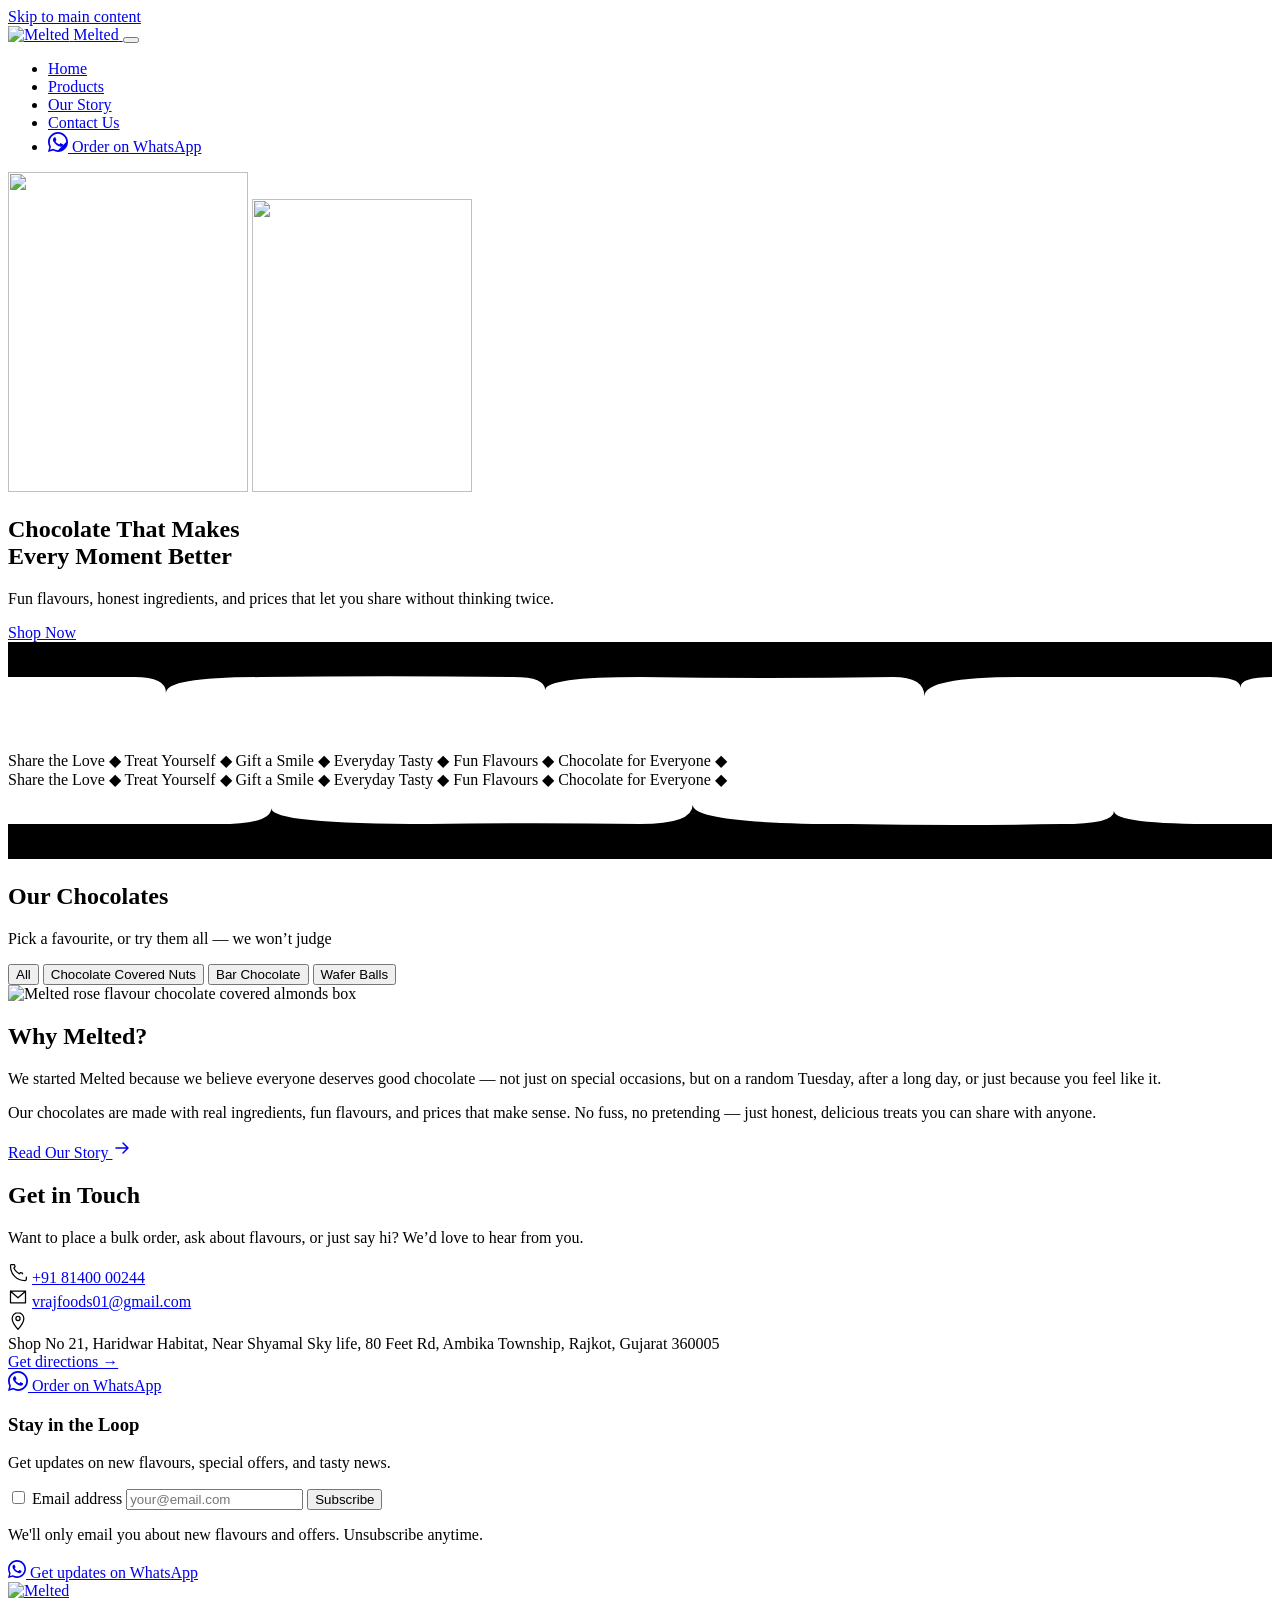
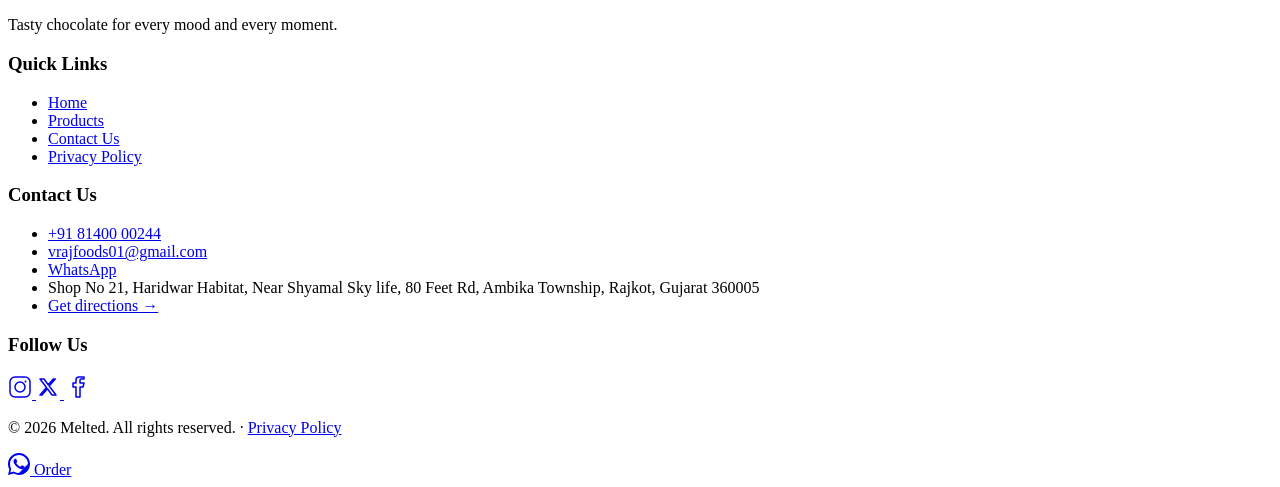
==== index.html @ 8179614d "Add files via upload" ====
<!DOCTYPE html>
<html lang="en">

<head>
  <meta charset="UTF-8">
  <meta name="viewport" content="width=device-width, initial-scale=1.0">
  <title>Melted — Chocolate That Makes You Smile</title>
  <meta name="description"
    content="Melted — Fun, tasty chocolates for sharing, gifting, snacking, and treating yourself. Chocolate covered nuts, bars, and wafer balls at great prices.">
  <meta name="theme-color" content="#2B1810">
  <link rel="canonical" href="https://melted-chocolates.netlify.app/">

  <!-- Open Graph / Facebook -->
  <meta property="og:type" content="website">
  <meta property="og:site_name" content="Melted">
  <meta property="og:url" content="https://melted-chocolates.netlify.app/">
  <meta property="og:title" content="Melted — Chocolate That Makes You Smile">
  <meta property="og:description"
    content="Melted — Fun, tasty chocolates for sharing, gifting, snacking, and treating yourself. Chocolate covered nuts, bars, and wafer balls at great prices.">
  <meta property="og:image" content="https://melted-chocolates.netlify.app/images/products/almonds-chocolate.jpg">

  <!-- Twitter Card -->
  <meta name="twitter:card" content="summary_large_image">
  <meta name="twitter:title" content="Melted — Chocolate That Makes You Smile">
  <meta name="twitter:description"
    content="Melted — Fun, tasty chocolates for sharing, gifting, snacking, and treating yourself. Chocolate covered nuts, bars, and wafer balls at great prices.">
  <meta name="twitter:image" content="https://melted-chocolates.netlify.app/images/products/almonds-chocolate.jpg">

  <!-- Favicon -->
  <link rel="icon" href="favicon.ico" sizes="48x48">
  <link rel="icon" type="image/png" sizes="32x32" href="images/favicon-32.png">
  <link rel="icon" type="image/png" sizes="192x192" href="images/favicon-192.png">
  <link rel="apple-touch-icon" href="images/apple-touch-icon.png">

  <!-- Preload Logo -->
  <link rel="preload" as="image" href="images/logo-nav.webp" type="image/webp">

  <!-- Google Fonts -->
  <link rel="preconnect" href="https://fonts.googleapis.com">
  <link rel="preconnect" href="https://fonts.gstatic.com" crossorigin>
  <link
    href="https://fonts.googleapis.com/css2?family=Playfair+Display:ital,wght@0,400;0,700;1,400;1,700&family=Inter:wght@300;400;500;600&display=swap"
    rel="stylesheet">

  <!-- Stylesheet -->
  <link rel="stylesheet" href="css/style.css">
</head>

<body>

  <!-- Skip-to-content for keyboard / screen-reader users -->
  <a href="#main-content" class="skip-link">Skip to main content</a>

  <!-- ============================================================
       NAVIGATION
       ============================================================ -->
  <header class="site-header" id="site-header">
    <nav class="nav" aria-label="Primary navigation">
      <a href="index.html" class="nav__logo" aria-label="Melted — Home">
        <picture>
          <source srcset="images/logo-nav.webp" type="image/webp">
          <img src="images/logo-nav.png" alt="Melted" class="nav__logo-img" width="480" height="130"
            fetchpriority="high" decoding="async">
        </picture>
        <span class="nav__logo-text">Melted</span>
      </a>

      <button class="nav__hamburger" id="nav-toggle" type="button" aria-label="Toggle navigation menu"
        aria-expanded="false" aria-controls="nav-menu">
        <span class="nav__hamburger-line"></span>
        <span class="nav__hamburger-line"></span>
        <span class="nav__hamburger-line"></span>
      </button>

      <ul class="nav__menu" id="nav-menu" role="list">
        <li><a href="#hero" class="nav__link">Home</a></li>
        <li><a href="products.html" class="nav__link">Products</a></li>
        <li><a href="#story" class="nav__link">Our Story</a></li>
        <li><a href="contact.html" class="nav__link">Contact Us</a></li>
        <li class="nav__menu-cta">
          <a href="https://wa.me/918140000244?text=Hi!%20I'd%20like%20to%20place%20an%20order." target="_blank"
            rel="noopener noreferrer" class="btn btn--whatsapp nav__whatsapp-btn">
            <svg width="20" height="20" viewBox="0 0 24 24" fill="currentColor" aria-hidden="true">
              <path
                d="M17.472 14.382c-.297-.149-1.758-.867-2.03-.967-.273-.099-.471-.148-.67.15-.197.297-.767.966-.94 1.164-.173.199-.347.223-.644.075-.297-.15-1.255-.463-2.39-1.475-.883-.788-1.48-1.761-1.653-2.059-.173-.297-.018-.458.13-.606.134-.133.298-.347.446-.52.149-.174.198-.298.298-.497.099-.198.05-.371-.025-.52-.075-.149-.669-1.612-.916-2.207-.242-.579-.487-.5-.669-.51-.173-.008-.371-.01-.57-.01-.198 0-.52.074-.792.372-.272.297-1.04 1.016-1.04 2.479 0 1.462 1.065 2.875 1.213 3.074.149.198 2.096 3.2 5.077 4.487.709.306 1.262.489 1.694.625.712.227 1.36.195 1.871.118.571-.085 1.758-.719 2.006-1.413.248-.694.248-1.289.173-1.413-.074-.124-.272-.198-.57-.347z" />
              <path
                d="M12 0C5.373 0 0 5.373 0 12c0 2.127.555 4.126 1.527 5.86L0 24l6.335-1.652A11.943 11.943 0 0012 24c6.627 0 12-5.373 12-12S18.627 0 12 0zm0 21.818c-1.91 0-3.727-.5-5.33-1.377l-.38-.222-3.76.98.998-3.648-.248-.394A9.81 9.81 0 012.182 12c0-5.415 4.403-9.818 9.818-9.818S21.818 6.585 21.818 12 21.818z" />
            </svg>
            Order on WhatsApp
          </a>
        </li>
      </ul>
    </nav>
  </header>

  <!-- ============================================================
       MAIN CONTENT
       ============================================================ -->
  <main id="main-content">

    <!-- ======================== HERO ======================== -->
    <section class="hero" id="hero">
      <div class="hero__bg" aria-hidden="true"></div>
      <div class="hero__gloss" aria-hidden="true"></div>

      <!-- Decorative product photos (hidden on mobile) -->
      <img src="images/products/almonds-chocolate.jpg" alt="" aria-hidden="true"
        class="hero__product-img hero__product-img--left" width="240" height="320" loading="eager" decoding="async">
      <img src="images/products/bar-65g-mix-nuts.jpg" alt="" aria-hidden="true"
        class="hero__product-img hero__product-img--right" width="220" height="293" loading="eager" decoding="async">

      <div class="hero__content container">
        <h1 class="hero__headline reveal">
          Chocolate That Makes<br>Every Moment Better
        </h1>
        <p class="hero__tagline reveal">
          Fun flavours, honest ingredients, and prices that let you
          share without thinking twice.
        </p>
        <a href="#products" class="btn btn--gold reveal">Shop Now</a>
      </div>

      <!-- Drip-shaped SVG divider into marquee -->
      <div class="drip-divider drip-divider--hero" aria-hidden="true">
        <svg viewBox="0 0 1440 120" preserveAspectRatio="none" xmlns="http://www.w3.org/2000/svg">
          <path d="M0,0 L0,40 Q72,40 144,40 Q180,40 180,58 Q180,90 180,58
                   Q180,40 288,40 Q432,38 576,40 Q612,40 612,55 Q612,80 612,55
                   Q612,40 720,40 Q864,42 1008,40 Q1044,40 1044,62 Q1044,100 1044,62
                   Q1044,40 1152,40 Q1296,40 1368,40 Q1404,40 1404,52 Q1404,72 1404,52
                   Q1404,40 1440,40 L1440,0 Z" />
        </svg>
      </div>
    </section>

    <!-- ======================== MARQUEE ======================== -->
    <section class="marquee" aria-label="Brand highlights">
      <div class="marquee__track">
        <div class="marquee__content">
          <span>Share the Love</span>
          <span class="marquee__dot" aria-hidden="true">&#9670;</span>
          <span>Treat Yourself</span>
          <span class="marquee__dot" aria-hidden="true">&#9670;</span>
          <span>Gift a Smile</span>
          <span class="marquee__dot" aria-hidden="true">&#9670;</span>
          <span>Everyday Tasty</span>
          <span class="marquee__dot" aria-hidden="true">&#9670;</span>
          <span>Fun Flavours</span>
          <span class="marquee__dot" aria-hidden="true">&#9670;</span>
          <span>Chocolate for Everyone</span>
          <span class="marquee__dot" aria-hidden="true">&#9670;</span>
        </div>
        <!-- Duplicate for seamless infinite loop -->
        <div class="marquee__content" aria-hidden="true">
          <span>Share the Love</span>
          <span class="marquee__dot">&#9670;</span>
          <span>Treat Yourself</span>
          <span class="marquee__dot">&#9670;</span>
          <span>Gift a Smile</span>
          <span class="marquee__dot">&#9670;</span>
          <span>Everyday Tasty</span>
          <span class="marquee__dot">&#9670;</span>
          <span>Fun Flavours</span>
          <span class="marquee__dot">&#9670;</span>
          <span>Chocolate for Everyone</span>
          <span class="marquee__dot">&#9670;</span>
        </div>
      </div>
    </section>

    <!-- ======================== FEATURED PRODUCTS ======================== -->
    <section class="products" id="products">

      <!-- Drip divider above products -->
      <div class="drip-divider drip-divider--products" aria-hidden="true">
        <svg viewBox="0 0 1440 80" preserveAspectRatio="none" xmlns="http://www.w3.org/2000/svg">
          <path d="M0,80 L0,40 Q120,40 240,40 Q300,40 300,22 Q300,0 300,22
                   Q300,40 480,40 Q600,38 720,40 Q780,40 780,18 Q780,0 780,18
                   Q780,40 960,40 Q1080,42 1200,40 Q1260,40 1260,25 Q1260,0 1260,25
                   Q1260,40 1380,40 Q1410,40 1440,40 L1440,80 Z" />
        </svg>
      </div>

      <div class="container">
        <div class="section-header reveal">
          <h2 class="section-title">Our Chocolates</h2>
          <p class="section-subtitle">Pick a favourite, or try them all &mdash; we won&rsquo;t judge</p>
        </div>

        <!-- Filter tabs -->
        <div class="filter-tabs reveal" role="tablist" aria-label="Filter products by category">
          <button class="filter-tab filter-tab--active" role="tab" aria-selected="true" data-category="all">All</button>
          <button class="filter-tab" role="tab" aria-selected="false" data-category="nuts">Chocolate Covered
            Nuts</button>
          <button class="filter-tab" role="tab" aria-selected="false" data-category="bars">Bar Chocolate</button>
          <button class="filter-tab" role="tab" aria-selected="false" data-category="wafer-balls">Wafer Balls</button>
        </div>

        <!-- Product cards rendered by JS from js/products.js -->
        <div class="products__grid" id="products-grid" aria-live="polite"></div>
      </div>
    </section>

    <!-- ======================== BRAND STORY ======================== -->
    <section class="story" id="story">
      <div class="container">
        <div class="story__grid">

          <div class="story__image-wrap reveal">
            <img src="images/products/almonds-rose.jpg" alt="Melted rose flavour chocolate covered almonds box"
              class="story__image" width="400" height="533" loading="lazy" decoding="async">
          </div>

          <div class="story__content reveal">
            <h2 class="section-title">Why Melted?</h2>
            <p class="story__text">
              We started Melted because we believe everyone deserves
              good chocolate &mdash; not just on special occasions, but
              on a random Tuesday, after a long day, or just because
              you feel like it.
            </p>
            <p class="story__text story__text--secondary">
              Our chocolates are made with real ingredients, fun
              flavours, and prices that make sense. No fuss, no
              pretending &mdash; just honest, delicious treats you
              can share with anyone.
            </p>
            <a href="#" class="story__link">
              Read Our Story
              <svg width="20" height="20" viewBox="0 0 20 20" fill="none" aria-hidden="true">
                <path d="M4 10H16M16 10L11 5M16 10L11 15" stroke="currentColor" stroke-width="1.5"
                  stroke-linecap="round" stroke-linejoin="round" />
              </svg>
            </a>
          </div>

        </div>
      </div>
    </section>

    <!-- ======================== CONTACT + NEWSLETTER ======================== -->
    <section class="contact" id="contact">
      <div class="container">
        <div class="contact__inner reveal">
          <h2 class="section-title">Get in Touch</h2>
          <p class="contact__text">
            Want to place a bulk order, ask about flavours, or just say hi?
            We&rsquo;d love to hear from you.
          </p>

          <div class="contact__details">
            <div class="contact__item">
              <svg class="contact__icon" width="20" height="20" viewBox="0 0 24 24" fill="none" aria-hidden="true">
                <path
                  d="M22 16.92V19.92C22 20.48 21.56 20.93 21 20.97C20.64 21 20.29 21 20 21C10.61 21 3 13.39 3 4C3 3.71 3 3.36 3.03 3C3.07 2.44 3.52 2 4.08 2H7.08C7.56 2 7.97 2.34 8.05 2.81C8.14 3.38 8.3 3.93 8.52 4.46L7.02 5.97C8.27 8.81 10.55 11.27 13.54 12.98L15.05 11.47C15.58 11.69 16.13 11.86 16.7 11.95C17.16 12.03 17.5 12.44 17.5 12.92"
                  stroke="currentColor" stroke-width="1.5" stroke-linecap="round" stroke-linejoin="round" />
              </svg>
              <a href="tel:+918140000244">+91 81400 00244</a>
            </div>
            <div class="contact__item">
              <svg class="contact__icon" width="20" height="20" viewBox="0 0 24 24" fill="none" aria-hidden="true">
                <path d="M21 5L12 13L3 5M3 5V19H21V5Z" stroke="currentColor" stroke-width="1.5" stroke-linecap="round"
                  stroke-linejoin="round" />
              </svg>
              <a href="mailto:vrajfoods01@gmail.com">vrajfoods01@gmail.com</a>
            </div>
            <div class="contact__item">
              <svg class="contact__icon" width="20" height="20" viewBox="0 0 24 24" fill="none" aria-hidden="true">
                <path
                  d="M12 2C8.13 2 5 5.13 5 9C5 14.25 12 22 12 22C12 22 19 14.25 19 9C19 5.13 15.87 2 12 2ZM12 11.5C10.62 11.5 9.5 10.38 9.5 9C9.5 7.62 10.62 6.5 12 6.5C13.38 6.5 14.5 7.62 14.5 9C14.5 10.38 13.38 11.5 12 11.5Z"
                  stroke="currentColor" stroke-width="1.5" stroke-linecap="round" stroke-linejoin="round" />
              </svg>
              <div>
                <span>Shop No 21, Haridwar Habitat, Near Shyamal Sky life, 80 Feet Rd, Ambika Township, Rajkot, Gujarat
                  360005</span>
                <br>
                <a href="https://maps.app.goo.gl/YGpKH35N9MbniUks7" target="_blank" rel="noopener noreferrer"
                  class="footer__directions">Get directions &rarr;</a>
              </div>
            </div>
          </div>

          <!-- WhatsApp order button -->
          <a href="https://wa.me/918140000244?text=Hi!%20I'd%20like%20to%20place%20an%20order." target="_blank"
            rel="noopener noreferrer" class="btn btn--whatsapp">
            <svg width="20" height="20" viewBox="0 0 24 24" fill="currentColor" aria-hidden="true">
              <path
                d="M17.472 14.382c-.297-.149-1.758-.867-2.03-.967-.273-.099-.471-.148-.67.15-.197.297-.767.966-.94 1.164-.173.199-.347.223-.644.075-.297-.15-1.255-.463-2.39-1.475-.883-.788-1.48-1.761-1.653-2.059-.173-.297-.018-.458.13-.606.134-.133.298-.347.446-.52.149-.174.198-.298.298-.497.099-.198.05-.371-.025-.52-.075-.149-.669-1.612-.916-2.207-.242-.579-.487-.5-.669-.51-.173-.008-.371-.01-.57-.01-.198 0-.52.074-.792.372-.272.297-1.04 1.016-1.04 2.479 0 1.462 1.065 2.875 1.213 3.074.149.198 2.096 3.2 5.077 4.487.709.306 1.262.489 1.694.625.712.227 1.36.195 1.871.118.571-.085 1.758-.719 2.006-1.413.248-.694.248-1.289.173-1.413-.074-.124-.272-.198-.57-.347z" />
              <path
                d="M12 0C5.373 0 0 5.373 0 12c0 2.127.555 4.126 1.527 5.86L0 24l6.335-1.652A11.943 11.943 0 0012 24c6.627 0 12-5.373 12-12S18.627 0 12 0zm0 21.818c-1.91 0-3.727-.5-5.33-1.377l-.38-.222-3.76.98.998-3.648-.248-.394A9.81 9.81 0 012.182 12c0-5.415 4.403-9.818 9.818-9.818S21.818 6.585 21.818 12 17.415 21.818 12 21.818z" />
            </svg>
            Order on WhatsApp
          </a>
        </div>

        <!-- Newsletter sub-section -->
        <div class="newsletter__inner reveal">
          <h3 class="newsletter__heading">Stay in the Loop</h3>
          <p class="newsletter__text">
            Get updates on new flavours, special offers, and tasty news.
          </p>
          <form class="newsletter__form" id="newsletter-form" novalidate>
            <!-- Honeypot field for bot protection (hidden via CSS class) -->
            <input type="checkbox" name="botcheck" class="newsletter__honeypot" tabindex="-1" autocomplete="off">
            <label for="newsletter-email" class="visually-hidden">Email address</label>
            <input type="email" id="newsletter-email" name="email" class="newsletter__input"
              placeholder="your@email.com" required autocomplete="email" aria-describedby="newsletter-status">
            <button type="submit" class="btn btn--gold">Subscribe</button>
          </form>
          <p class="newsletter__privacy-note">
            We'll only email you about new flavours and offers. Unsubscribe anytime.
          </p>
          <p class="newsletter__status" id="newsletter-status" role="status" aria-live="polite"></p>

          <div class="newsletter__secondary">
            <a href="https://wa.me/918140000244" target="_blank" rel="noopener noreferrer"
              class="btn btn--whatsapp btn--sm">
              <svg width="18" height="18" viewBox="0 0 24 24" fill="currentColor" aria-hidden="true">
                <path
                  d="M17.472 14.382c-.297-.149-1.758-.867-2.03-.967-.273-.099-.471-.148-.67.15-.197.297-.767.966-.94 1.164-.173.199-.347.223-.644.075-.297-.15-1.255-.463-2.39-1.475-.883-.788-1.48-1.761-1.653-2.059-.173-.297-.018-.458.13-.606.134-.133.298-.347.446-.52.149-.174.198-.298.298-.497.099-.198.05-.371-.025-.52-.075-.149-.669-1.612-.916-2.207-.242-.579-.487-.5-.669-.51-.173-.008-.371-.01-.57-.01-.198 0-.52.074-.792.372-.272.297-1.04 1.016-1.04 2.479 0 1.462 1.065 2.875 1.213 3.074.149.198 2.096 3.2 5.077 4.487.709.306 1.262.489 1.694.625.712.227 1.36.195 1.871.118.571-.085 1.758-.719 2.006-1.413.248-.694.248-1.289.173-1.413-.074-.124-.272-.198-.57-.347z" />
                <path
                  d="M12 0C5.373 0 0 5.373 0 12c0 2.127.555 4.126 1.527 5.86L0 24l6.335-1.652A11.943 11.943 0 0012 24c6.627 0 12-5.373 12-12S18.627 0 12 0zm0 21.818c-1.91 0-3.727-.5-5.33-1.377l-.38-.222-3.76.98.998-3.648-.248-.394A9.81 9.81 0 012.182 12c0-5.415 4.403-9.818 9.818-9.818S21.818 6.585 21.818 12 17.415 21.818 12 21.818z" />
              </svg>
              Get updates on WhatsApp
            </a>
          </div>
        </div>
      </div>
    </section>

  </main>

  <!-- ============================================================
       FOOTER
       ============================================================ -->
  <footer class="site-footer">
    <div class="container">
      <div class="footer__grid">

        <!-- Brand -->
        <div class="footer__brand">
          <a href="index.html" class="footer__logo" aria-label="Melted — Home">
            <picture>
              <source srcset="images/logo-nav.webp" type="image/webp">
              <img src="images/logo-nav.png" alt="Melted" class="footer__logo-img" width="480" height="130"
                loading="lazy" decoding="async">
            </picture>
          </a>
          <p class="footer__tagline">
            Tasty chocolate for every mood and every moment.
          </p>
        </div>

        <!-- Quick Links -->
        <div class="footer__links">
          <h3 class="footer__heading">Quick Links</h3>
          <ul role="list">
            <li><a href="index.html">Home</a></li>
            <li><a href="products.html">Products</a></li>
            <li><a href="contact.html">Contact Us</a></li>
            <li><a href="privacy.html">Privacy Policy</a></li>
          </ul>
        </div>

        <!-- Contact Us -->
        <div class="footer__contact">
          <h3 class="footer__heading">Contact Us</h3>
          <ul role="list">
            <li><a href="tel:+918140000244">+91 81400 00244</a></li>
            <li><a href="mailto:vrajfoods01@gmail.com">vrajfoods01@gmail.com</a></li>
            <li><a href="https://wa.me/918140000244" target="_blank" rel="noopener noreferrer">WhatsApp</a></li>
            <li>Shop No 21, Haridwar Habitat, Near Shyamal Sky life, 80 Feet Rd, Ambika Township, Rajkot, Gujarat 360005
            </li>
            <li><a href="https://maps.app.goo.gl/YGpKH35N9MbniUks7" target="_blank" rel="noopener noreferrer"
                class="footer__directions">Get directions &rarr;</a></li>
          </ul>
        </div>

        <!-- Follow Us -->
        <div class="footer__social">
          <h3 class="footer__heading">Follow Us</h3>
          <div class="footer__social-icons">
            <a href="https://www.instagram.com/melted24" target="_blank" rel="noopener noreferrer"
              aria-label="Instagram">
              <svg width="24" height="24" viewBox="0 0 24 24" fill="none" xmlns="http://www.w3.org/2000/svg"
                aria-hidden="true">
                <rect x="2" y="2" width="20" height="20" rx="5" stroke="currentColor" stroke-width="1.5" />
                <circle cx="12" cy="12" r="5" stroke="currentColor" stroke-width="1.5" />
                <circle cx="17.5" cy="6.5" r="1" fill="currentColor" />
              </svg>
            </a>
            <a href="https://x.com/vraj_foods" target="_blank" rel="noopener noreferrer" aria-label="X">
              <svg width="24" height="24" viewBox="0 0 24 24" fill="none" xmlns="http://www.w3.org/2000/svg"
                aria-hidden="true">
                <path d="M4 4L10.5 12.5L4 20H6L11.5 13.8L16 20H20L13.2 11L19.3 4H17.3L12.2 9.7L8 4H4Z"
                  stroke="currentColor" stroke-width="1.5" stroke-linejoin="round" />
              </svg>
            </a>
            <a href="https://www.facebook.com/share/1JFQ9zrTHv/" target="_blank" rel="noopener noreferrer"
              aria-label="Facebook">
              <svg width="24" height="24" viewBox="0 0 24 24" fill="none" xmlns="http://www.w3.org/2000/svg"
                aria-hidden="true">
                <path
                  d="M18 2H15C13.3431 2 12 3.34315 12 5V8H9V12H12V22H16V12H19L20 8H16V5C16 4.44772 16.4477 4 17 4H20V2H18Z"
                  stroke="currentColor" stroke-width="1.5" stroke-linecap="round" stroke-linejoin="round" />
              </svg>
            </a>
          </div>
        </div>

      </div>

      <div class="footer__bottom">
        <p>&copy; 2026 Melted. All rights reserved. &middot; <a href="privacy.html" class="footer__privacy-link">Privacy
            Policy</a></p>
      </div>
    </div>
  </footer>

  <!-- Floating WhatsApp button (mobile only) -->
  <a href="https://wa.me/918140000244" target="_blank" rel="noopener noreferrer" class="floating-whatsapp"
    aria-label="Order on WhatsApp">
    <svg width="22" height="22" viewBox="0 0 24 24" fill="currentColor" aria-hidden="true">
      <path
        d="M17.472 14.382c-.297-.149-1.758-.867-2.03-.967-.273-.099-.471-.148-.67.15-.197.297-.767.966-.94 1.164-.173.199-.347.223-.644.075-.297-.15-1.255-.463-2.39-1.475-.883-.788-1.48-1.761-1.653-2.059-.173-.297-.018-.458.13-.606.134-.133.298-.347.446-.52.149-.174.198-.298.298-.497.099-.198.05-.371-.025-.52-.075-.149-.669-1.612-.916-2.207-.242-.579-.487-.5-.669-.51-.173-.008-.371-.01-.57-.01-.198 0-.52.074-.792.372-.272.297-1.04 1.016-1.04 2.479 0 1.462 1.065 2.875 1.213 3.074.149.198 2.096 3.2 5.077 4.487.709.306 1.262.489 1.694.625.712.227 1.36.195 1.871.118.571-.085 1.758-.719 2.006-1.413.248-.694.248-1.289.173-1.413-.074-.124-.272-.198-.57-.347z" />
      <path
        d="M12 0C5.373 0 0 5.373 0 12c0 2.127.555 4.126 1.527 5.86L0 24l6.335-1.652A11.943 11.943 0 0012 24c6.627 0 12-5.373 12-12S18.627 0 12 0zm0 21.818c-1.91 0-3.727-.5-5.33-1.377l-.38-.222-3.76.98.998-3.648-.248-.394A9.81 9.81 0 012.182 12c0-5.415 4.403-9.818 9.818-9.818S21.818 6.585 21.818 12 21.818z" />
    </svg>
    <span class="floating-whatsapp__label">Order</span>
  </a>

  <!-- JavaScript -->
  <script src="js/products.js"></script>
  <script src="js/main.js"></script>
  <script src="js/newsletter.js"></script>
</body>

</html>
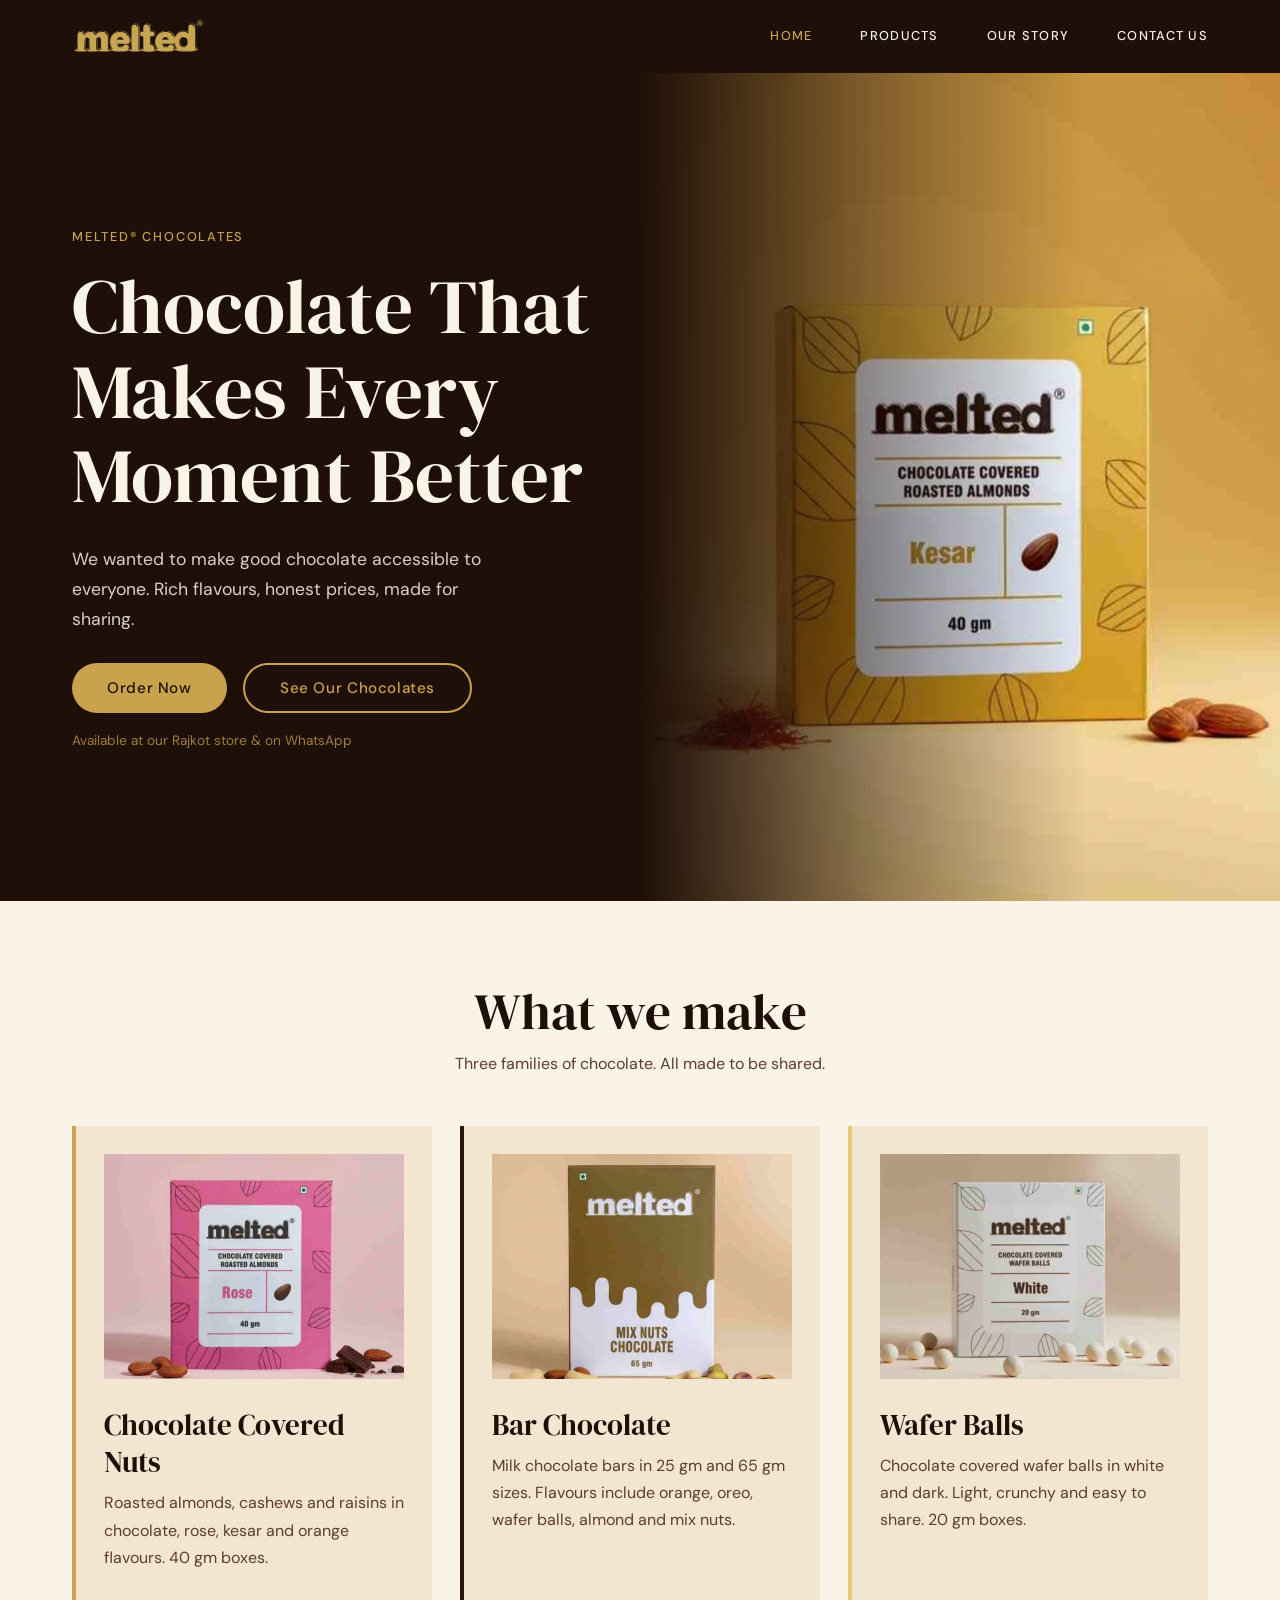
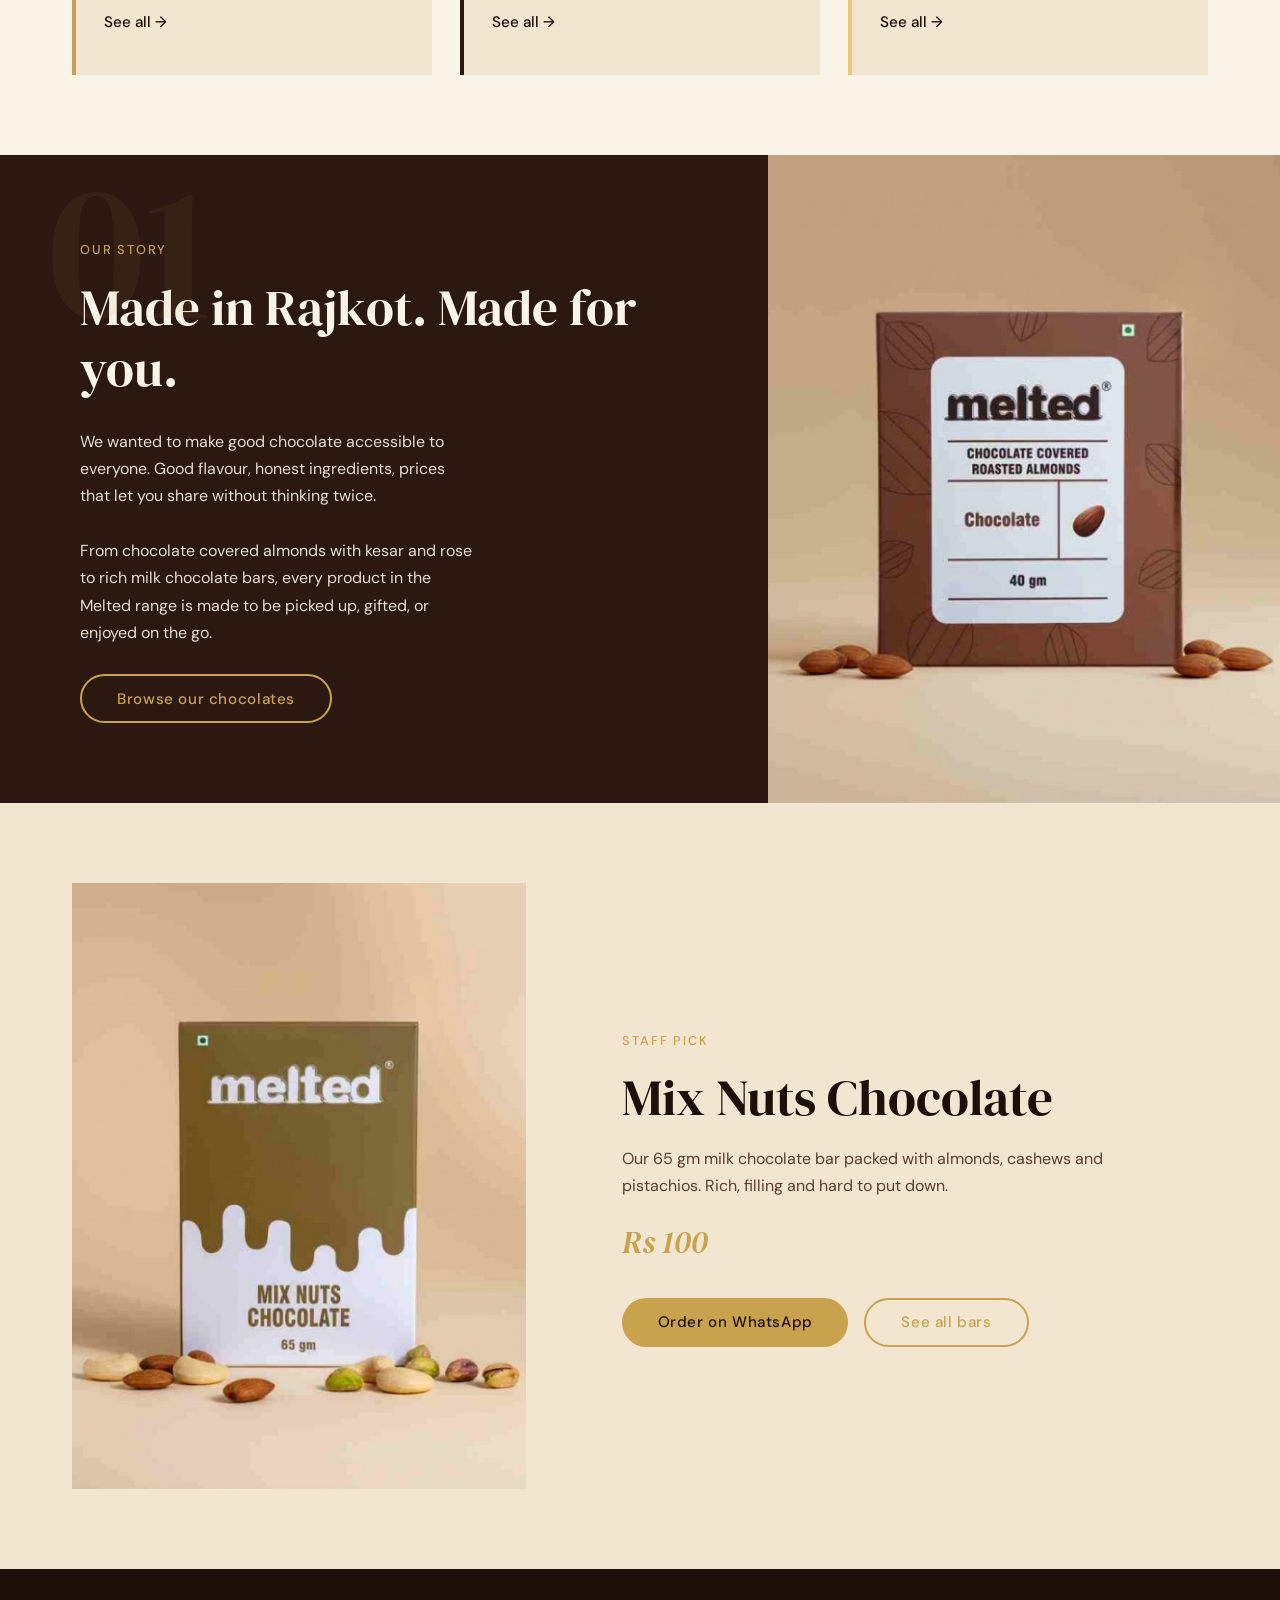
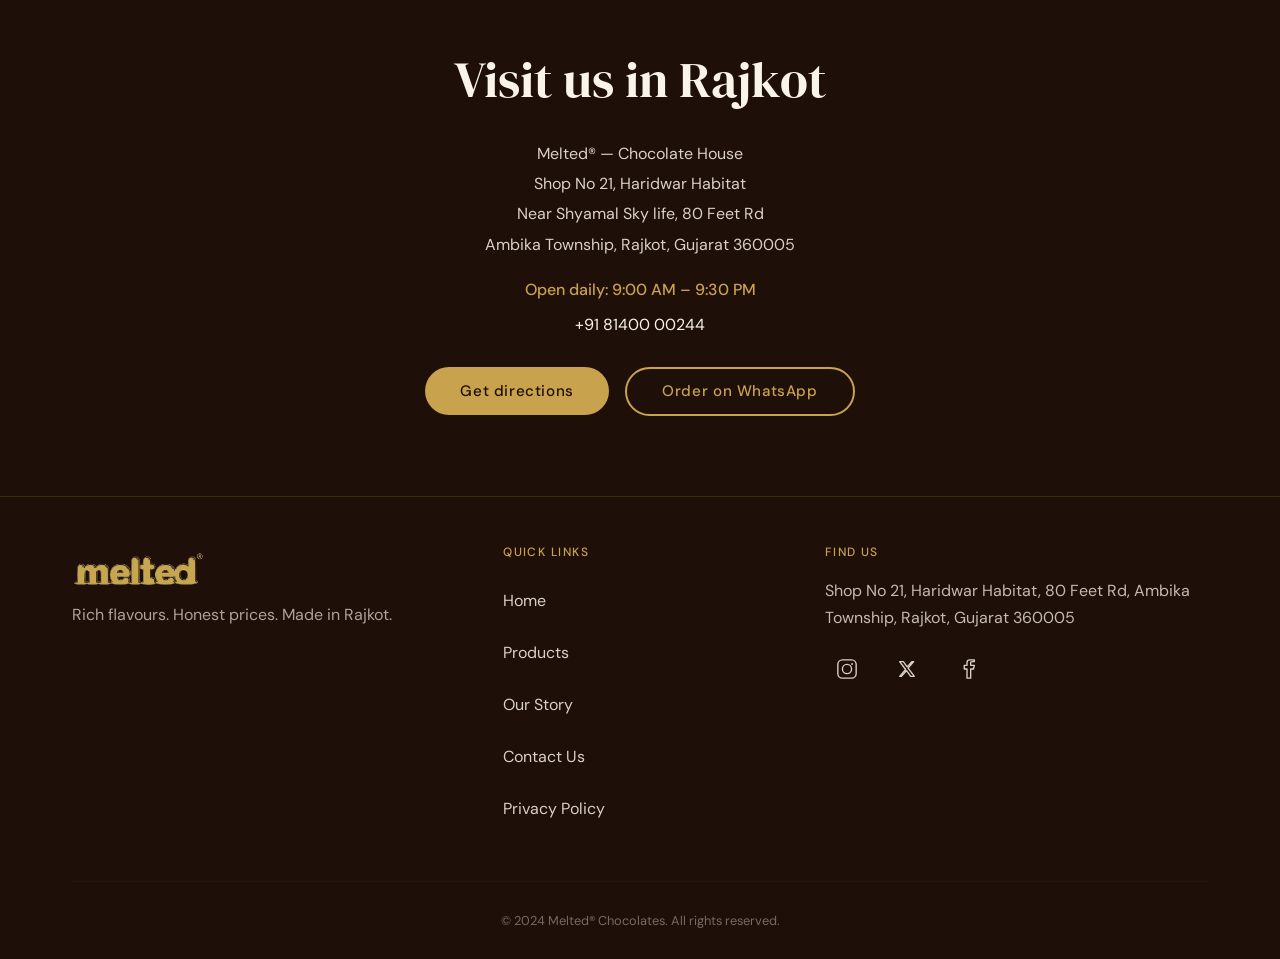
==== commit 444ce754: "Updated" ====
--- a/index.html
+++ b/index.html
@@ -4,27 +4,27 @@
 <head>
   <meta charset="UTF-8">
   <meta name="viewport" content="width=device-width, initial-scale=1.0">
-  <title>Melted — Chocolate That Makes You Smile</title>
+  <title>Melted — Chocolate That Makes Every Moment Better</title>
   <meta name="description"
-    content="Melted — Fun, tasty chocolates for sharing, gifting, snacking, and treating yourself. Chocolate covered nuts, bars, and wafer balls at great prices.">
-  <meta name="theme-color" content="#2B1810">
+    content="Melted is a chocolate brand based in Rajkot, Gujarat. Rich flavours, honest prices, made for sharing. Chocolate covered nuts, bars, and wafer balls.">
+  <meta name="theme-color" content="#1E0F08">
   <link rel="canonical" href="https://melted-chocolates.netlify.app/">
 
   <!-- Open Graph / Facebook -->
   <meta property="og:type" content="website">
   <meta property="og:site_name" content="Melted">
   <meta property="og:url" content="https://melted-chocolates.netlify.app/">
-  <meta property="og:title" content="Melted — Chocolate That Makes You Smile">
+  <meta property="og:title" content="Melted — Chocolate That Makes Every Moment Better">
   <meta property="og:description"
-    content="Melted — Fun, tasty chocolates for sharing, gifting, snacking, and treating yourself. Chocolate covered nuts, bars, and wafer balls at great prices.">
-  <meta property="og:image" content="https://melted-chocolates.netlify.app/images/products/almonds-chocolate.jpg">
+    content="Melted is a chocolate brand based in Rajkot, Gujarat. Rich flavours, honest prices, made for sharing.">
+  <meta property="og:image" content="https://melted-chocolates.netlify.app/images/products/almonds-kesar.jpg">
 
   <!-- Twitter Card -->
   <meta name="twitter:card" content="summary_large_image">
-  <meta name="twitter:title" content="Melted — Chocolate That Makes You Smile">
+  <meta name="twitter:title" content="Melted — Chocolate That Makes Every Moment Better">
   <meta name="twitter:description"
-    content="Melted — Fun, tasty chocolates for sharing, gifting, snacking, and treating yourself. Chocolate covered nuts, bars, and wafer balls at great prices.">
-  <meta name="twitter:image" content="https://melted-chocolates.netlify.app/images/products/almonds-chocolate.jpg">
+    content="Melted is a chocolate brand based in Rajkot, Gujarat. Rich flavours, honest prices, made for sharing.">
+  <meta name="twitter:image" content="https://melted-chocolates.netlify.app/images/products/almonds-kesar.jpg">
 
   <!-- Favicon -->
   <link rel="icon" href="favicon.ico" sizes="48x48">
@@ -39,7 +39,7 @@
   <link rel="preconnect" href="https://fonts.googleapis.com">
   <link rel="preconnect" href="https://fonts.gstatic.com" crossorigin>
   <link
-    href="https://fonts.googleapis.com/css2?family=Playfair+Display:ital,wght@0,400;0,700;1,400;1,700&family=Inter:wght@300;400;500;600&display=swap"
+    href="https://fonts.googleapis.com/css2?family=DM+Sans:wght@400;500&family=DM+Serif+Display:ital@0;1&display=swap"
     rel="stylesheet">
 
   <!-- Stylesheet -->
@@ -48,12 +48,8 @@
 
 <body>
 
-  <!-- Skip-to-content for keyboard / screen-reader users -->
   <a href="#main-content" class="skip-link">Skip to main content</a>
 
-  <!-- ============================================================
-       NAVIGATION
-       ============================================================ -->
   <header class="site-header" id="site-header">
     <nav class="nav" aria-label="Primary navigation">
       <a href="index.html" class="nav__logo" aria-label="Melted — Home">
@@ -65,7 +61,7 @@
         <span class="nav__logo-text">Melted</span>
       </a>
 
-      <button class="nav__hamburger" id="nav-toggle" type="button" aria-label="Toggle navigation menu"
+      <button class="nav__hamburger" id="nav-toggle" type="button" aria-label="Open navigation menu"
         aria-expanded="false" aria-controls="nav-menu">
         <span class="nav__hamburger-line"></span>
         <span class="nav__hamburger-line"></span>
@@ -73,19 +69,16 @@
       </button>
 
       <ul class="nav__menu" id="nav-menu" role="list">
-        <li><a href="#hero" class="nav__link">Home</a></li>
+        <li>
+          <button class="nav__close" id="nav-close" type="button" aria-label="Close navigation menu">&times;</button>
+        </li>
+        <li><a href="index.html" class="nav__link nav__link--active">Home</a></li>
         <li><a href="products.html" class="nav__link">Products</a></li>
-        <li><a href="#story" class="nav__link">Our Story</a></li>
+        <li><a href="#brand-story" class="nav__link">Our Story</a></li>
         <li><a href="contact.html" class="nav__link">Contact Us</a></li>
         <li class="nav__menu-cta">
           <a href="https://wa.me/918140000244?text=Hi!%20I'd%20like%20to%20place%20an%20order." target="_blank"
-            rel="noopener noreferrer" class="btn btn--whatsapp nav__whatsapp-btn">
-            <svg width="20" height="20" viewBox="0 0 24 24" fill="currentColor" aria-hidden="true">
-              <path
-                d="M17.472 14.382c-.297-.149-1.758-.867-2.03-.967-.273-.099-.471-.148-.67.15-.197.297-.767.966-.94 1.164-.173.199-.347.223-.644.075-.297-.15-1.255-.463-2.39-1.475-.883-.788-1.48-1.761-1.653-2.059-.173-.297-.018-.458.13-.606.134-.133.298-.347.446-.52.149-.174.198-.298.298-.497.099-.198.05-.371-.025-.52-.075-.149-.669-1.612-.916-2.207-.242-.579-.487-.5-.669-.51-.173-.008-.371-.01-.57-.01-.198 0-.52.074-.792.372-.272.297-1.04 1.016-1.04 2.479 0 1.462 1.065 2.875 1.213 3.074.149.198 2.096 3.2 5.077 4.487.709.306 1.262.489 1.694.625.712.227 1.36.195 1.871.118.571-.085 1.758-.719 2.006-1.413.248-.694.248-1.289.173-1.413-.074-.124-.272-.198-.57-.347z" />
-              <path
-                d="M12 0C5.373 0 0 5.373 0 12c0 2.127.555 4.126 1.527 5.86L0 24l6.335-1.652A11.943 11.943 0 0012 24c6.627 0 12-5.373 12-12S18.627 0 12 0zm0 21.818c-1.91 0-3.727-.5-5.33-1.377l-.38-.222-3.76.98.998-3.648-.248-.394A9.81 9.81 0 012.182 12c0-5.415 4.403-9.818 9.818-9.818S21.818 6.585 21.818 12 21.818z" />
-            </svg>
+            rel="noopener noreferrer" class="btn btn--whatsapp">
             Order on WhatsApp
           </a>
         </li>
@@ -93,235 +86,153 @@
     </nav>
   </header>
 
-  <!-- ============================================================
-       MAIN CONTENT
-       ============================================================ -->
   <main id="main-content">
 
-    <!-- ======================== HERO ======================== -->
-    <section class="hero" id="hero">
-      <div class="hero__bg" aria-hidden="true"></div>
-      <div class="hero__gloss" aria-hidden="true"></div>
-
-      <!-- Decorative product photos (hidden on mobile) -->
-      <img src="images/products/almonds-chocolate.jpg" alt="" aria-hidden="true"
-        class="hero__product-img hero__product-img--left" width="240" height="320" loading="eager" decoding="async">
-      <img src="images/products/bar-65g-mix-nuts.jpg" alt="" aria-hidden="true"
-        class="hero__product-img hero__product-img--right" width="220" height="293" loading="eager" decoding="async">
-
-      <div class="hero__content container">
-        <h1 class="hero__headline reveal">
-          Chocolate That Makes<br>Every Moment Better
-        </h1>
-        <p class="hero__tagline reveal">
-          Fun flavours, honest ingredients, and prices that let you
-          share without thinking twice.
+    <!-- SECTION 1 — HERO (dark: cocoa) -->
+    <section class="hero" aria-label="Hero">
+      <div class="hero__content">
+        <span class="label-tag">Melted&reg; Chocolates</span>
+        <h1 class="hero__headline">Chocolate That Makes Every Moment Better</h1>
+        <p class="hero__sub">
+          We wanted to make good chocolate accessible to everyone. Rich flavours, honest prices, made for sharing.
         </p>
-        <a href="#products" class="btn btn--gold reveal">Shop Now</a>
-      </div>
-
-      <!-- Drip-shaped SVG divider into marquee -->
-      <div class="drip-divider drip-divider--hero" aria-hidden="true">
-        <svg viewBox="0 0 1440 120" preserveAspectRatio="none" xmlns="http://www.w3.org/2000/svg">
-          <path d="M0,0 L0,40 Q72,40 144,40 Q180,40 180,58 Q180,90 180,58
-                   Q180,40 288,40 Q432,38 576,40 Q612,40 612,55 Q612,80 612,55
-                   Q612,40 720,40 Q864,42 1008,40 Q1044,40 1044,62 Q1044,100 1044,62
-                   Q1044,40 1152,40 Q1296,40 1368,40 Q1404,40 1404,52 Q1404,72 1404,52
-                   Q1404,40 1440,40 L1440,0 Z" />
-        </svg>
-      </div>
-    </section>
-
-    <!-- ======================== MARQUEE ======================== -->
-    <section class="marquee" aria-label="Brand highlights">
-      <div class="marquee__track">
-        <div class="marquee__content">
-          <span>Share the Love</span>
-          <span class="marquee__dot" aria-hidden="true">&#9670;</span>
-          <span>Treat Yourself</span>
-          <span class="marquee__dot" aria-hidden="true">&#9670;</span>
-          <span>Gift a Smile</span>
-          <span class="marquee__dot" aria-hidden="true">&#9670;</span>
-          <span>Everyday Tasty</span>
-          <span class="marquee__dot" aria-hidden="true">&#9670;</span>
-          <span>Fun Flavours</span>
-          <span class="marquee__dot" aria-hidden="true">&#9670;</span>
-          <span>Chocolate for Everyone</span>
-          <span class="marquee__dot" aria-hidden="true">&#9670;</span>
-        </div>
-        <!-- Duplicate for seamless infinite loop -->
-        <div class="marquee__content" aria-hidden="true">
-          <span>Share the Love</span>
-          <span class="marquee__dot">&#9670;</span>
-          <span>Treat Yourself</span>
-          <span class="marquee__dot">&#9670;</span>
-          <span>Gift a Smile</span>
-          <span class="marquee__dot">&#9670;</span>
-          <span>Everyday Tasty</span>
-          <span class="marquee__dot">&#9670;</span>
-          <span>Fun Flavours</span>
-          <span class="marquee__dot">&#9670;</span>
-          <span>Chocolate for Everyone</span>
-          <span class="marquee__dot">&#9670;</span>
-        </div>
-      </div>
-    </section>
-
-    <!-- ======================== FEATURED PRODUCTS ======================== -->
-    <section class="products" id="products">
-
-      <!-- Drip divider above products -->
-      <div class="drip-divider drip-divider--products" aria-hidden="true">
-        <svg viewBox="0 0 1440 80" preserveAspectRatio="none" xmlns="http://www.w3.org/2000/svg">
-          <path d="M0,80 L0,40 Q120,40 240,40 Q300,40 300,22 Q300,0 300,22
-                   Q300,40 480,40 Q600,38 720,40 Q780,40 780,18 Q780,0 780,18
-                   Q780,40 960,40 Q1080,42 1200,40 Q1260,40 1260,25 Q1260,0 1260,25
-                   Q1260,40 1380,40 Q1410,40 1440,40 L1440,80 Z" />
-        </svg>
-      </div>
-
+        <div class="hero__actions">
+          <!-- TODO: replace href="#" with the real order link later -->
+          <a href="#" class="btn btn--primary">Order Now</a>
+          <a href="products.html" class="btn btn--secondary">See Our Chocolates</a>
+        </div>
+        <p class="hero__note">Available at our Rajkot store &amp; on WhatsApp</p>
+      </div>
+
+      <div class="hero__media">
+        <img src="images/products/almonds-kesar.jpg"
+          alt="Melted kesar flavour chocolate covered roasted almonds box"
+          class="hero__image" width="800" height="1067" fetchpriority="high" decoding="sync">
+      </div>
+    </section>
+
+    <!-- SECTION 2 — WHAT WE MAKE (light: cream) -->
+    <section class="section section--light" aria-labelledby="what-we-make-heading">
       <div class="container">
-        <div class="section-header reveal">
-          <h2 class="section-title">Our Chocolates</h2>
-          <p class="section-subtitle">Pick a favourite, or try them all &mdash; we won&rsquo;t judge</p>
-        </div>
-
-        <!-- Filter tabs -->
-        <div class="filter-tabs reveal" role="tablist" aria-label="Filter products by category">
-          <button class="filter-tab filter-tab--active" role="tab" aria-selected="true" data-category="all">All</button>
-          <button class="filter-tab" role="tab" aria-selected="false" data-category="nuts">Chocolate Covered
-            Nuts</button>
-          <button class="filter-tab" role="tab" aria-selected="false" data-category="bars">Bar Chocolate</button>
-          <button class="filter-tab" role="tab" aria-selected="false" data-category="wafer-balls">Wafer Balls</button>
-        </div>
-
-        <!-- Product cards rendered by JS from js/products.js -->
-        <div class="products__grid" id="products-grid" aria-live="polite"></div>
-      </div>
-    </section>
-
-    <!-- ======================== BRAND STORY ======================== -->
-    <section class="story" id="story">
+        <div class="section-head-centered">
+          <h2 id="what-we-make-heading">What we make</h2>
+          <p class="section-head-centered__sub">
+            Three families of chocolate. All made to be shared.
+          </p>
+        </div>
+
+        <div class="categories-grid">
+          <article class="category-card">
+            <div class="category-card__img-wrap">
+              <img src="images/products/almonds-rose.jpg"
+                alt="Melted rose flavour chocolate covered roasted almonds"
+                class="category-card__img" width="400" height="300" loading="lazy" decoding="async">
+            </div>
+            <h3 class="category-card__title">Chocolate Covered Nuts</h3>
+            <p class="category-card__text">
+              Roasted almonds, cashews and raisins in chocolate, rose, kesar and orange flavours. 40 gm boxes.
+            </p>
+            <a href="products.html" class="category-card__link">See all &rarr;</a>
+          </article>
+
+          <article class="category-card category-card--bars">
+            <div class="category-card__img-wrap">
+              <img src="images/products/bar-65g-mix-nuts.jpg"
+                alt="Melted 65 gm mix nuts milk chocolate bar"
+                class="category-card__img" width="400" height="300" loading="lazy" decoding="async">
+            </div>
+            <h3 class="category-card__title">Bar Chocolate</h3>
+            <p class="category-card__text">
+              Milk chocolate bars in 25 gm and 65 gm sizes. Flavours include orange, oreo, wafer balls, almond and mix nuts.
+            </p>
+            <a href="products.html" class="category-card__link">See all &rarr;</a>
+          </article>
+
+          <article class="category-card category-card--wafer">
+            <div class="category-card__img-wrap">
+              <img src="images/products/wafer-balls-white.jpg"
+                alt="Melted white chocolate covered wafer balls"
+                class="category-card__img" width="400" height="300" loading="lazy" decoding="async">
+            </div>
+            <h3 class="category-card__title">Wafer Balls</h3>
+            <p class="category-card__text">
+              Chocolate covered wafer balls in white and dark. Light, crunchy and easy to share. 20 gm boxes.
+            </p>
+            <a href="products.html" class="category-card__link">See all &rarr;</a>
+          </article>
+        </div>
+      </div>
+    </section>
+
+    <!-- SECTION 3 — BRAND STORY (dark: cocoa-mid) -->
+    <section class="section section--dark-mid brand-story" id="brand-story" aria-labelledby="brand-story-heading">
+      <div class="brand-story__layout">
+        <div class="brand-story__content">
+          <span class="brand-story__bg-num" aria-hidden="true">01</span>
+          <span class="label-tag">Our Story</span>
+          <h2 class="brand-story__heading" id="brand-story-heading">Made in Rajkot. Made for you.</h2>
+          <p class="brand-story__p">
+            We wanted to make good chocolate accessible to everyone. Good flavour, honest ingredients, prices that let you share without thinking twice.
+          </p>
+          <p class="brand-story__p">
+            From chocolate covered almonds with kesar and rose to rich milk chocolate bars, every product in the Melted range is made to be picked up, gifted, or enjoyed on the go.
+          </p>
+          <a href="products.html" class="btn btn--secondary">Browse our chocolates</a>
+        </div>
+
+        <div class="brand-story__media">
+          <img src="images/products/almonds-chocolate.jpg"
+            alt="Melted chocolate covered roasted almonds"
+            class="brand-story__img" width="600" height="800" loading="lazy" decoding="async">
+        </div>
+      </div>
+    </section>
+
+    <!-- SECTION 4 — FEATURED PICK (light: cream-warm) -->
+    <section class="section section--light-warm" aria-labelledby="featured-pick-heading">
       <div class="container">
-        <div class="story__grid">
-
-          <div class="story__image-wrap reveal">
-            <img src="images/products/almonds-rose.jpg" alt="Melted rose flavour chocolate covered almonds box"
-              class="story__image" width="400" height="533" loading="lazy" decoding="async">
+        <div class="featured-pick__grid">
+          <div class="featured-pick__img-wrap">
+            <img src="images/products/bar-65g-mix-nuts.jpg"
+              alt="Melted Mix Nuts Chocolate 65 gm bar"
+              class="featured-pick__img" width="600" height="800" loading="lazy" decoding="async">
           </div>
 
-          <div class="story__content reveal">
-            <h2 class="section-title">Why Melted?</h2>
-            <p class="story__text">
-              We started Melted because we believe everyone deserves
-              good chocolate &mdash; not just on special occasions, but
-              on a random Tuesday, after a long day, or just because
-              you feel like it.
+          <div class="featured-pick__content">
+            <span class="label-tag">Staff pick</span>
+            <h2 class="featured-pick__heading" id="featured-pick-heading">Mix Nuts Chocolate</h2>
+            <p class="featured-pick__desc">
+              Our 65 gm milk chocolate bar packed with almonds, cashews and pistachios. Rich, filling and hard to put down.
             </p>
-            <p class="story__text story__text--secondary">
-              Our chocolates are made with real ingredients, fun
-              flavours, and prices that make sense. No fuss, no
-              pretending &mdash; just honest, delicious treats you
-              can share with anyone.
-            </p>
-            <a href="#" class="story__link">
-              Read Our Story
-              <svg width="20" height="20" viewBox="0 0 20 20" fill="none" aria-hidden="true">
-                <path d="M4 10H16M16 10L11 5M16 10L11 15" stroke="currentColor" stroke-width="1.5"
-                  stroke-linecap="round" stroke-linejoin="round" />
-              </svg>
-            </a>
-          </div>
-
-        </div>
-      </div>
-    </section>
-
-    <!-- ======================== CONTACT + NEWSLETTER ======================== -->
-    <section class="contact" id="contact">
-      <div class="container">
-        <div class="contact__inner reveal">
-          <h2 class="section-title">Get in Touch</h2>
-          <p class="contact__text">
-            Want to place a bulk order, ask about flavours, or just say hi?
-            We&rsquo;d love to hear from you.
-          </p>
-
-          <div class="contact__details">
-            <div class="contact__item">
-              <svg class="contact__icon" width="20" height="20" viewBox="0 0 24 24" fill="none" aria-hidden="true">
-                <path
-                  d="M22 16.92V19.92C22 20.48 21.56 20.93 21 20.97C20.64 21 20.29 21 20 21C10.61 21 3 13.39 3 4C3 3.71 3 3.36 3.03 3C3.07 2.44 3.52 2 4.08 2H7.08C7.56 2 7.97 2.34 8.05 2.81C8.14 3.38 8.3 3.93 8.52 4.46L7.02 5.97C8.27 8.81 10.55 11.27 13.54 12.98L15.05 11.47C15.58 11.69 16.13 11.86 16.7 11.95C17.16 12.03 17.5 12.44 17.5 12.92"
-                  stroke="currentColor" stroke-width="1.5" stroke-linecap="round" stroke-linejoin="round" />
-              </svg>
-              <a href="tel:+918140000244">+91 81400 00244</a>
-            </div>
-            <div class="contact__item">
-              <svg class="contact__icon" width="20" height="20" viewBox="0 0 24 24" fill="none" aria-hidden="true">
-                <path d="M21 5L12 13L3 5M3 5V19H21V5Z" stroke="currentColor" stroke-width="1.5" stroke-linecap="round"
-                  stroke-linejoin="round" />
-              </svg>
-              <a href="mailto:vrajfoods01@gmail.com">vrajfoods01@gmail.com</a>
-            </div>
-            <div class="contact__item">
-              <svg class="contact__icon" width="20" height="20" viewBox="0 0 24 24" fill="none" aria-hidden="true">
-                <path
-                  d="M12 2C8.13 2 5 5.13 5 9C5 14.25 12 22 12 22C12 22 19 14.25 19 9C19 5.13 15.87 2 12 2ZM12 11.5C10.62 11.5 9.5 10.38 9.5 9C9.5 7.62 10.62 6.5 12 6.5C13.38 6.5 14.5 7.62 14.5 9C14.5 10.38 13.38 11.5 12 11.5Z"
-                  stroke="currentColor" stroke-width="1.5" stroke-linecap="round" stroke-linejoin="round" />
-              </svg>
-              <div>
-                <span>Shop No 21, Haridwar Habitat, Near Shyamal Sky life, 80 Feet Rd, Ambika Township, Rajkot, Gujarat
-                  360005</span>
-                <br>
-                <a href="https://maps.app.goo.gl/YGpKH35N9MbniUks7" target="_blank" rel="noopener noreferrer"
-                  class="footer__directions">Get directions &rarr;</a>
-              </div>
+            <p class="featured-pick__price">Rs 100</p>
+            <div class="featured-pick__actions">
+              <a href="https://wa.me/918140000244" target="_blank" rel="noopener noreferrer"
+                class="btn btn--primary">Order on WhatsApp</a>
+              <a href="products.html" class="btn btn--secondary">See all bars</a>
             </div>
           </div>
-
-          <!-- WhatsApp order button -->
-          <a href="https://wa.me/918140000244?text=Hi!%20I'd%20like%20to%20place%20an%20order." target="_blank"
-            rel="noopener noreferrer" class="btn btn--whatsapp">
-            <svg width="20" height="20" viewBox="0 0 24 24" fill="currentColor" aria-hidden="true">
-              <path
-                d="M17.472 14.382c-.297-.149-1.758-.867-2.03-.967-.273-.099-.471-.148-.67.15-.197.297-.767.966-.94 1.164-.173.199-.347.223-.644.075-.297-.15-1.255-.463-2.39-1.475-.883-.788-1.48-1.761-1.653-2.059-.173-.297-.018-.458.13-.606.134-.133.298-.347.446-.52.149-.174.198-.298.298-.497.099-.198.05-.371-.025-.52-.075-.149-.669-1.612-.916-2.207-.242-.579-.487-.5-.669-.51-.173-.008-.371-.01-.57-.01-.198 0-.52.074-.792.372-.272.297-1.04 1.016-1.04 2.479 0 1.462 1.065 2.875 1.213 3.074.149.198 2.096 3.2 5.077 4.487.709.306 1.262.489 1.694.625.712.227 1.36.195 1.871.118.571-.085 1.758-.719 2.006-1.413.248-.694.248-1.289.173-1.413-.074-.124-.272-.198-.57-.347z" />
-              <path
-                d="M12 0C5.373 0 0 5.373 0 12c0 2.127.555 4.126 1.527 5.86L0 24l6.335-1.652A11.943 11.943 0 0012 24c6.627 0 12-5.373 12-12S18.627 0 12 0zm0 21.818c-1.91 0-3.727-.5-5.33-1.377l-.38-.222-3.76.98.998-3.648-.248-.394A9.81 9.81 0 012.182 12c0-5.415 4.403-9.818 9.818-9.818S21.818 6.585 21.818 12 17.415 21.818 12 21.818z" />
-            </svg>
-            Order on WhatsApp
-          </a>
-        </div>
-
-        <!-- Newsletter sub-section -->
-        <div class="newsletter__inner reveal">
-          <h3 class="newsletter__heading">Stay in the Loop</h3>
-          <p class="newsletter__text">
-            Get updates on new flavours, special offers, and tasty news.
-          </p>
-          <form class="newsletter__form" id="newsletter-form" novalidate>
-            <!-- Honeypot field for bot protection (hidden via CSS class) -->
-            <input type="checkbox" name="botcheck" class="newsletter__honeypot" tabindex="-1" autocomplete="off">
-            <label for="newsletter-email" class="visually-hidden">Email address</label>
-            <input type="email" id="newsletter-email" name="email" class="newsletter__input"
-              placeholder="your@email.com" required autocomplete="email" aria-describedby="newsletter-status">
-            <button type="submit" class="btn btn--gold">Subscribe</button>
-          </form>
-          <p class="newsletter__privacy-note">
-            We'll only email you about new flavours and offers. Unsubscribe anytime.
-          </p>
-          <p class="newsletter__status" id="newsletter-status" role="status" aria-live="polite"></p>
-
-          <div class="newsletter__secondary">
+        </div>
+      </div>
+    </section>
+
+    <!-- SECTION 5 — STORE (dark: cocoa) -->
+    <section class="section section--dark" aria-labelledby="store-visit-heading">
+      <div class="container">
+        <div class="store-visit__inner">
+          <h2 class="store-visit__heading" id="store-visit-heading">Visit us in Rajkot</h2>
+          <address class="store-visit__address">
+            Melted&reg; &mdash; Chocolate House<br>
+            Shop No 21, Haridwar Habitat<br>
+            Near Shyamal Sky life, 80 Feet Rd<br>
+            Ambika Township, Rajkot, Gujarat 360005
+          </address>
+          <p class="store-visit__hours">Open daily: 9:00 AM &ndash; 9:30 PM</p>
+          <p class="store-visit__phone"><a href="tel:+918140000244">+91 81400 00244</a></p>
+          <div class="store-visit__actions">
+            <a href="https://maps.app.goo.gl/YGpKH35N9MbniUks7" target="_blank" rel="noopener noreferrer"
+              class="btn btn--primary">Get directions</a>
             <a href="https://wa.me/918140000244" target="_blank" rel="noopener noreferrer"
-              class="btn btn--whatsapp btn--sm">
-              <svg width="18" height="18" viewBox="0 0 24 24" fill="currentColor" aria-hidden="true">
-                <path
-                  d="M17.472 14.382c-.297-.149-1.758-.867-2.03-.967-.273-.099-.471-.148-.67.15-.197.297-.767.966-.94 1.164-.173.199-.347.223-.644.075-.297-.15-1.255-.463-2.39-1.475-.883-.788-1.48-1.761-1.653-2.059-.173-.297-.018-.458.13-.606.134-.133.298-.347.446-.52.149-.174.198-.298.298-.497.099-.198.05-.371-.025-.52-.075-.149-.669-1.612-.916-2.207-.242-.579-.487-.5-.669-.51-.173-.008-.371-.01-.57-.01-.198 0-.52.074-.792.372-.272.297-1.04 1.016-1.04 2.479 0 1.462 1.065 2.875 1.213 3.074.149.198 2.096 3.2 5.077 4.487.709.306 1.262.489 1.694.625.712.227 1.36.195 1.871.118.571-.085 1.758-.719 2.006-1.413.248-.694.248-1.289.173-1.413-.074-.124-.272-.198-.57-.347z" />
-                <path
-                  d="M12 0C5.373 0 0 5.373 0 12c0 2.127.555 4.126 1.527 5.86L0 24l6.335-1.652A11.943 11.943 0 0012 24c6.627 0 12-5.373 12-12S18.627 0 12 0zm0 21.818c-1.91 0-3.727-.5-5.33-1.377l-.38-.222-3.76.98.998-3.648-.248-.394A9.81 9.81 0 012.182 12c0-5.415 4.403-9.818 9.818-9.818S21.818 6.585 21.818 12 17.415 21.818 12 21.818z" />
-              </svg>
-              Get updates on WhatsApp
-            </a>
+              class="btn btn--secondary">Order on WhatsApp</a>
           </div>
         </div>
       </div>
@@ -329,14 +240,9 @@
 
   </main>
 
-  <!-- ============================================================
-       FOOTER
-       ============================================================ -->
   <footer class="site-footer">
     <div class="container">
       <div class="footer__grid">
-
-        <!-- Brand -->
         <div class="footer__brand">
           <a href="index.html" class="footer__logo" aria-label="Melted — Home">
             <picture>
@@ -345,60 +251,43 @@
                 loading="lazy" decoding="async">
             </picture>
           </a>
-          <p class="footer__tagline">
-            Tasty chocolate for every mood and every moment.
-          </p>
-        </div>
-
-        <!-- Quick Links -->
+          <p class="footer__tagline">Rich flavours. Honest prices. Made in Rajkot.</p>
+        </div>
+
         <div class="footer__links">
-          <h3 class="footer__heading">Quick Links</h3>
+          <h3 class="footer__heading">Quick links</h3>
           <ul role="list">
             <li><a href="index.html">Home</a></li>
             <li><a href="products.html">Products</a></li>
+            <li><a href="#brand-story">Our Story</a></li>
             <li><a href="contact.html">Contact Us</a></li>
             <li><a href="privacy.html">Privacy Policy</a></li>
           </ul>
         </div>
 
-        <!-- Contact Us -->
-        <div class="footer__contact">
-          <h3 class="footer__heading">Contact Us</h3>
-          <ul role="list">
-            <li><a href="tel:+918140000244">+91 81400 00244</a></li>
-            <li><a href="mailto:vrajfoods01@gmail.com">vrajfoods01@gmail.com</a></li>
-            <li><a href="https://wa.me/918140000244" target="_blank" rel="noopener noreferrer">WhatsApp</a></li>
-            <li>Shop No 21, Haridwar Habitat, Near Shyamal Sky life, 80 Feet Rd, Ambika Township, Rajkot, Gujarat 360005
-            </li>
-            <li><a href="https://maps.app.goo.gl/YGpKH35N9MbniUks7" target="_blank" rel="noopener noreferrer"
-                class="footer__directions">Get directions &rarr;</a></li>
-          </ul>
-        </div>
-
-        <!-- Follow Us -->
-        <div class="footer__social">
-          <h3 class="footer__heading">Follow Us</h3>
+        <div class="footer__find">
+          <h3 class="footer__heading">Find us</h3>
+          <p class="footer__address">
+            Shop No 21, Haridwar Habitat, 80 Feet Rd, Ambika Township, Rajkot, Gujarat 360005
+          </p>
           <div class="footer__social-icons">
             <a href="https://www.instagram.com/melted24" target="_blank" rel="noopener noreferrer"
               aria-label="Instagram">
-              <svg width="24" height="24" viewBox="0 0 24 24" fill="none" xmlns="http://www.w3.org/2000/svg"
-                aria-hidden="true">
+              <svg width="22" height="22" viewBox="0 0 24 24" fill="none" aria-hidden="true">
                 <rect x="2" y="2" width="20" height="20" rx="5" stroke="currentColor" stroke-width="1.5" />
                 <circle cx="12" cy="12" r="5" stroke="currentColor" stroke-width="1.5" />
                 <circle cx="17.5" cy="6.5" r="1" fill="currentColor" />
               </svg>
             </a>
             <a href="https://x.com/vraj_foods" target="_blank" rel="noopener noreferrer" aria-label="X">
-              <svg width="24" height="24" viewBox="0 0 24 24" fill="none" xmlns="http://www.w3.org/2000/svg"
-                aria-hidden="true">
+              <svg width="22" height="22" viewBox="0 0 24 24" fill="none" aria-hidden="true">
                 <path d="M4 4L10.5 12.5L4 20H6L11.5 13.8L16 20H20L13.2 11L19.3 4H17.3L12.2 9.7L8 4H4Z"
                   stroke="currentColor" stroke-width="1.5" stroke-linejoin="round" />
               </svg>
             </a>
             <a href="https://www.facebook.com/share/1JFQ9zrTHv/" target="_blank" rel="noopener noreferrer"
               aria-label="Facebook">
-              <svg width="24" height="24" viewBox="0 0 24 24" fill="none" xmlns="http://www.w3.org/2000/svg"
-                aria-hidden="true">
+              <svg width="22" height="22" viewBox="0 0 24 24" fill="none" aria-hidden="true">
                 <path
                   d="M18 2H15C13.3431 2 12 3.34315 12 5V8H9V12H12V22H16V12H19L20 8H16V5C16 4.44772 16.4477 4 17 4H20V2H18Z"
                   stroke="currentColor" stroke-width="1.5" stroke-linecap="round" stroke-linejoin="round" />
@@ -406,32 +295,15 @@
             </a>
           </div>
         </div>
-
       </div>
 
       <div class="footer__bottom">
-        <p>&copy; 2026 Melted. All rights reserved. &middot; <a href="privacy.html" class="footer__privacy-link">Privacy
-            Policy</a></p>
+        <p>&copy; 2024 Melted&reg; Chocolates. All rights reserved.</p>
       </div>
     </div>
   </footer>
 
-  <!-- Floating WhatsApp button (mobile only) -->
-  <a href="https://wa.me/918140000244" target="_blank" rel="noopener noreferrer" class="floating-whatsapp"
-    aria-label="Order on WhatsApp">
-    <svg width="22" height="22" viewBox="0 0 24 24" fill="currentColor" aria-hidden="true">
-      <path
-        d="M17.472 14.382c-.297-.149-1.758-.867-2.03-.967-.273-.099-.471-.148-.67.15-.197.297-.767.966-.94 1.164-.173.199-.347.223-.644.075-.297-.15-1.255-.463-2.39-1.475-.883-.788-1.48-1.761-1.653-2.059-.173-.297-.018-.458.13-.606.134-.133.298-.347.446-.52.149-.174.198-.298.298-.497.099-.198.05-.371-.025-.52-.075-.149-.669-1.612-.916-2.207-.242-.579-.487-.5-.669-.51-.173-.008-.371-.01-.57-.01-.198 0-.52.074-.792.372-.272.297-1.04 1.016-1.04 2.479 0 1.462 1.065 2.875 1.213 3.074.149.198 2.096 3.2 5.077 4.487.709.306 1.262.489 1.694.625.712.227 1.36.195 1.871.118.571-.085 1.758-.719 2.006-1.413.248-.694.248-1.289.173-1.413-.074-.124-.272-.198-.57-.347z" />
-      <path
-        d="M12 0C5.373 0 0 5.373 0 12c0 2.127.555 4.126 1.527 5.86L0 24l6.335-1.652A11.943 11.943 0 0012 24c6.627 0 12-5.373 12-12S18.627 0 12 0zm0 21.818c-1.91 0-3.727-.5-5.33-1.377l-.38-.222-3.76.98.998-3.648-.248-.394A9.81 9.81 0 012.182 12c0-5.415 4.403-9.818 9.818-9.818S21.818 6.585 21.818 12 21.818z" />
-    </svg>
-    <span class="floating-whatsapp__label">Order</span>
-  </a>
-
-  <!-- JavaScript -->
-  <script src="js/products.js"></script>
   <script src="js/main.js"></script>
-  <script src="js/newsletter.js"></script>
 </body>
 
-</html>+</html>
--- a/css/style.css
+++ b/css/style.css
@@ -0,0 +1,1479 @@
+/* ============================================================
+   MELTED — Main Stylesheet
+   Mobile-first · Vanilla CSS · No frameworks
+   ============================================================ */
+
+
+/* ---------------------------------------------------------
+   1. RESET
+   --------------------------------------------------------- */
+*,
+*::before,
+*::after {
+  margin: 0;
+  padding: 0;
+  box-sizing: border-box;
+}
+
+html {
+  scroll-behavior: smooth;
+  -webkit-text-size-adjust: 100%;
+  overflow-x: hidden;
+  width: 100%;
+}
+
+body {
+  font-family: var(--font-body);
+  font-size: 1rem;
+  font-weight: 400;
+  line-height: 1.7;
+  color: var(--text-dark);
+  background-color: var(--cocoa);
+  overflow-x: hidden;
+  width: 100%;
+  -webkit-font-smoothing: antialiased;
+  -moz-osx-font-smoothing: grayscale;
+}
+
+img {
+  max-width: 100%;
+  height: auto;
+  display: block;
+}
+
+a {
+  color: inherit;
+  text-decoration: none;
+  -webkit-tap-highlight-color: transparent;
+  touch-action: manipulation;
+}
+
+ul {
+  list-style: none;
+}
+
+button {
+  font: inherit;
+  cursor: pointer;
+  border: none;
+  background: none;
+  -webkit-tap-highlight-color: transparent;
+  touch-action: manipulation;
+}
+
+input {
+  font: inherit;
+  border: none;
+  outline: none;
+}
+
+address {
+  font-style: normal;
+}
+
+section[id],
+main[id],
+[id] {
+  scroll-margin-top: calc(76px + env(safe-area-inset-top, 0px));
+}
+
+
+/* ---------------------------------------------------------
+   2. CSS VARIABLES
+   --------------------------------------------------------- */
+:root {
+  --cocoa:          #1E0F08;
+  --cocoa-mid:      #2B1810;
+  --cream:          #FAF3E8;
+  --cream-warm:     #F2E6D0;
+  --gold:           #C9A24D;
+  --gold-light:     #E8C97A;
+  --text-dark:      #1E0F08;
+  --text-mid:       #5C3D2E;
+  --text-light:     #FAF3E8;
+  --whatsapp:       #25D366;
+  --whatsapp-hover: #1EBB57;
+
+  --font-display: 'DM Serif Display', Georgia, serif;
+  --font-body:    'DM Sans', system-ui, sans-serif;
+
+  --space-xs:  0.5rem;
+  --space-sm:  1rem;
+  --space-md:  1.75rem;
+  --space-lg:  3rem;
+  --space-xl:  6rem;
+  --space-2xl: 10rem;
+
+  --max-width:  1200px;
+  --gutter:     1.25rem;
+  --nav-height: 72px;
+}
+
+
+/* ---------------------------------------------------------
+   3. TYPOGRAPHY
+   --------------------------------------------------------- */
+h1, h2, h3 {
+  font-family: var(--font-display);
+  font-weight: 400;
+}
+
+h1 {
+  font-size: clamp(2.8rem, 6vw, 5rem);
+  line-height: 1.1;
+}
+
+h2 {
+  font-size: clamp(2rem, 4vw, 3.2rem);
+  line-height: 1.2;
+}
+
+h3 {
+  font-size: clamp(1.3rem, 2.5vw, 1.8rem);
+  line-height: 1.3;
+}
+
+small,
+.text-small {
+  font-family: var(--font-body);
+  font-size: 0.875rem;
+  font-weight: 400;
+}
+
+.label-tag {
+  display: inline-block;
+  font-family: var(--font-body);
+  font-size: 0.8rem;
+  font-weight: 500;
+  letter-spacing: 0.14em;
+  text-transform: uppercase;
+  color: var(--gold);
+  margin-bottom: var(--space-sm);
+}
+
+@keyframes heroFadeIn {
+  from { opacity: 0; }
+  to   { opacity: 1; }
+}
+
+
+/* ---------------------------------------------------------
+   4. NAV
+   --------------------------------------------------------- */
+.site-header {
+  position: sticky;
+  top: 0;
+  left: 0;
+  width: 100%;
+  z-index: 100;
+  background-color: transparent;
+  border-bottom: 1px solid transparent;
+  transition: background-color 250ms ease, border-color 250ms ease;
+}
+
+.site-header.scrolled,
+.site-header--solid {
+  background-color: rgba(30, 15, 8, 0.92);
+  -webkit-backdrop-filter: blur(16px);
+  backdrop-filter: blur(16px);
+  border-bottom: 1px solid var(--gold);
+}
+
+.nav {
+  display: flex;
+  align-items: center;
+  justify-content: space-between;
+  max-width: var(--max-width);
+  height: var(--nav-height);
+  margin: 0 auto;
+  padding: 0 var(--gutter);
+}
+
+.nav__logo {
+  display: inline-flex;
+  align-items: center;
+  min-height: 48px;
+  z-index: 101;
+}
+
+.nav__logo picture,
+.nav__logo-img {
+  display: block;
+  height: 36px;
+  width: auto;
+}
+
+.nav__logo img {
+  height: 36px;
+  width: auto;
+  object-fit: contain;
+  display: block;
+}
+
+.nav__logo-text {
+  position: absolute;
+  width: 1px;
+  height: 1px;
+  padding: 0;
+  margin: -1px;
+  overflow: hidden;
+  clip: rect(0, 0, 0, 0);
+  white-space: nowrap;
+  border: 0;
+}
+
+.nav__logo--img-error .nav__logo-text {
+  position: static;
+  width: auto;
+  height: auto;
+  margin: 0;
+  clip: auto;
+  overflow: visible;
+  font-family: var(--font-display);
+  font-size: 1.5rem;
+  font-style: italic;
+  color: var(--cream);
+}
+
+/* Hamburger button (mobile default) */
+.nav__hamburger {
+  display: flex;
+  flex-direction: column;
+  justify-content: center;
+  align-items: center;
+  gap: 6px;
+  width: 48px;
+  height: 48px;
+  z-index: 101;
+}
+
+.nav__hamburger-line {
+  display: block;
+  width: 24px;
+  height: 2px;
+  background-color: var(--cream);
+  transition: transform 250ms ease, opacity 250ms ease;
+}
+
+/* Mobile full-height overlay menu */
+.nav__menu {
+  position: fixed;
+  top: 0;
+  right: 0;
+  width: 100%;
+  height: 100vh;
+  height: 100svh;
+  display: flex;
+  flex-direction: column;
+  justify-content: center;
+  align-items: center;
+  gap: var(--space-md);
+  padding: var(--space-lg) var(--gutter);
+  background-color: rgba(30, 15, 8, 0.94);
+  -webkit-backdrop-filter: blur(20px);
+  backdrop-filter: blur(20px);
+  transform: translateX(100%);
+  visibility: hidden;
+  transition: transform 280ms ease, visibility 280ms ease;
+  z-index: 102;
+  overflow-y: auto;
+}
+
+.nav__menu.open {
+  transform: translateX(0);
+  visibility: visible;
+}
+
+.nav__close {
+  position: absolute;
+  top: 12px;
+  right: var(--gutter);
+  width: 48px;
+  height: 48px;
+  display: inline-flex;
+  align-items: center;
+  justify-content: center;
+  color: var(--cream);
+  font-size: 1.75rem;
+  line-height: 1;
+}
+
+.nav__close:hover,
+.nav__close:focus-visible {
+  color: var(--gold);
+}
+
+.nav__link {
+  display: inline-flex;
+  align-items: center;
+  justify-content: center;
+  min-height: 48px;
+  font-family: var(--font-body);
+  font-size: 1.5rem;
+  font-weight: 500;
+  color: var(--cream);
+  letter-spacing: 0.1em;
+  text-transform: uppercase;
+  transition: color 180ms ease;
+}
+
+.nav__link:hover,
+.nav__link:focus-visible,
+.nav__link--active {
+  color: var(--gold);
+}
+
+.nav__menu-cta {
+  margin-top: var(--space-sm);
+}
+
+
+/* ---------------------------------------------------------
+   5. BUTTONS
+   --------------------------------------------------------- */
+.btn {
+  display: inline-flex;
+  align-items: center;
+  justify-content: center;
+  gap: 0.5rem;
+  min-height: 48px;
+  padding: 0.85rem 2.2rem;
+  border-radius: 100px;
+  font-family: var(--font-body);
+  font-size: 0.95rem;
+  font-weight: 500;
+  letter-spacing: 0.04em;
+  line-height: 1.2;
+  text-align: center;
+  -webkit-tap-highlight-color: transparent;
+  touch-action: manipulation;
+  transition: background-color 200ms ease, color 200ms ease, border-color 200ms ease, transform 200ms ease;
+}
+
+.btn--primary {
+  background-color: var(--gold);
+  color: var(--cocoa);
+}
+
+.btn--primary:hover,
+.btn--primary:focus-visible {
+  background-color: var(--gold-light);
+  transform: scale(1.03);
+}
+
+.btn--secondary {
+  background-color: transparent;
+  border: 2px solid var(--gold);
+  color: var(--gold);
+}
+
+.btn--secondary:hover,
+.btn--secondary:focus-visible {
+  background-color: var(--gold);
+  color: var(--cocoa);
+}
+
+.btn--whatsapp {
+  background-color: var(--whatsapp);
+  color: #FFFFFF;
+}
+
+.btn--whatsapp:hover,
+.btn--whatsapp:focus-visible {
+  background-color: var(--whatsapp-hover);
+  transform: scale(1.03);
+}
+
+.btn--sm {
+  padding: 0.65rem 1.35rem;
+  font-size: 0.85rem;
+  min-height: 48px;
+}
+
+.btn:focus-visible {
+  outline: 2px solid var(--gold-light);
+  outline-offset: 3px;
+}
+
+.btn:disabled {
+  opacity: 0.6;
+  cursor: not-allowed;
+  transform: none;
+}
+
+
+/* ---------------------------------------------------------
+   6. SECTIONS & PAGE HEADERS
+   --------------------------------------------------------- */
+.container {
+  width: 100%;
+  max-width: var(--max-width);
+  margin: 0 auto;
+  padding: 0 var(--gutter);
+}
+
+.section {
+  padding: 3rem 0;
+}
+
+.section--dark {
+  background-color: var(--cocoa);
+  color: var(--text-light);
+}
+
+.section--dark-mid {
+  background-color: var(--cocoa-mid);
+  color: var(--text-light);
+}
+
+.section--light {
+  background-color: var(--cream);
+  color: var(--text-dark);
+}
+
+.section--light-warm {
+  background-color: var(--cream-warm);
+  color: var(--text-dark);
+}
+
+.page-header {
+  background-color: var(--cocoa);
+  color: var(--text-light);
+  min-height: 200px;
+  display: flex;
+  align-items: center;
+  padding: 3rem 0;
+}
+
+.page-header__title {
+  color: var(--cream);
+  margin-bottom: var(--space-xs);
+  opacity: 0;
+  animation: heroFadeIn 700ms ease 100ms forwards;
+}
+
+.page-header__subtitle {
+  color: rgba(250, 243, 232, 0.8);
+  max-width: 48ch;
+  font-size: 1.05rem;
+}
+
+
+/* ---------------------------------------------------------
+   7. HOME PAGE SECTIONS
+   --------------------------------------------------------- */
+/* Section 1 — Hero */
+.hero {
+  background-color: var(--cocoa);
+  color: var(--text-light);
+  min-height: 100vh;
+  min-height: 100svh;
+  margin-top: calc(-1 * var(--nav-height));
+  padding-top: var(--nav-height);
+  display: grid;
+  grid-template-columns: 1fr;
+  align-items: center;
+  position: relative;
+}
+
+.hero__content {
+  padding: var(--space-lg) var(--gutter) var(--space-md);
+  max-width: 600px;
+}
+
+.hero__headline {
+  color: var(--cream);
+  margin-bottom: var(--space-md);
+  opacity: 0;
+  animation: heroFadeIn 700ms ease 100ms forwards;
+}
+
+.hero__sub {
+  font-size: 1.1rem;
+  color: var(--cream);
+  opacity: 0.85;
+  max-width: 36ch;
+  margin-bottom: var(--space-md);
+}
+
+.hero__actions {
+  display: flex;
+  flex-direction: column;
+  gap: var(--space-sm);
+  margin-bottom: var(--space-sm);
+}
+
+.hero__note {
+  font-size: 0.85rem;
+  color: var(--gold);
+  opacity: 0.75;
+}
+
+.hero__media {
+  position: relative;
+  width: 100%;
+  height: 360px;
+  overflow: hidden;
+}
+
+.hero__media::after {
+  content: '';
+  position: absolute;
+  inset: 0;
+  background: linear-gradient(180deg, rgba(30, 15, 8, 0.45) 0%, transparent 45%);
+  pointer-events: none;
+}
+
+.hero__image {
+  width: 100%;
+  height: 100%;
+  object-fit: cover;
+  display: block;
+}
+
+/* Section 2 — What we make */
+.section-head-centered {
+  text-align: center;
+  margin-bottom: var(--space-lg);
+}
+
+.section-head-centered__sub {
+  color: var(--text-mid);
+  max-width: 48ch;
+  margin: var(--space-xs) auto 0;
+}
+
+.categories-grid {
+  display: grid;
+  grid-template-columns: 1fr;
+  gap: var(--space-md);
+}
+
+.category-card {
+  background-color: var(--cream-warm);
+  padding: 1.75rem;
+  border-left: 4px solid var(--gold);
+  display: flex;
+  flex-direction: column;
+  transition: background-color 200ms ease, border-left-width 200ms ease;
+}
+
+.category-card--bars {
+  border-left-color: var(--cocoa-mid);
+}
+
+.category-card--wafer {
+  border-left-color: var(--gold-light);
+}
+
+.category-card:hover {
+  background-color: #FFFFFF;
+  border-left-width: 6px;
+}
+
+.category-card__img-wrap {
+  aspect-ratio: 4 / 3;
+  overflow: hidden;
+  margin-bottom: var(--space-md);
+  background-color: #FFFFFF;
+}
+
+.category-card__img {
+  width: 100%;
+  height: 100%;
+  object-fit: cover;
+}
+
+.category-card__title {
+  color: var(--text-dark);
+  margin-bottom: var(--space-xs);
+}
+
+.category-card__text {
+  color: var(--text-mid);
+  margin-bottom: var(--space-md);
+  flex: 1;
+}
+
+.category-card__link {
+  font-family: var(--font-body);
+  font-weight: 500;
+  font-size: 0.95rem;
+  color: var(--text-dark);
+  display: inline-flex;
+  align-items: center;
+  min-height: 48px;
+  transition: color 180ms ease;
+}
+
+.category-card__link:hover {
+  color: var(--gold);
+}
+
+/* Section 3 — Brand story */
+.brand-story {
+  position: relative;
+  overflow: hidden;
+}
+
+.brand-story__layout {
+  display: grid;
+  grid-template-columns: 1fr;
+  gap: var(--space-lg);
+  align-items: center;
+}
+
+.brand-story__content {
+  position: relative;
+  padding: 0 var(--gutter);
+  max-width: 680px;
+}
+
+.brand-story__bg-num {
+  display: none;
+}
+
+.brand-story__heading {
+  color: var(--cream);
+  margin-bottom: var(--space-md);
+}
+
+.brand-story__p {
+  color: var(--cream);
+  opacity: 0.9;
+  max-width: 36ch;
+  margin-bottom: var(--space-md);
+}
+
+.brand-story__media {
+  width: 100%;
+  height: 360px;
+  overflow: hidden;
+}
+
+.brand-story__img {
+  width: 100%;
+  height: 100%;
+  object-fit: cover;
+}
+
+/* Section 4 — Featured pick */
+.featured-pick__grid {
+  display: grid;
+  grid-template-columns: 1fr;
+  gap: var(--space-lg);
+  align-items: center;
+}
+
+.featured-pick__img-wrap {
+  width: 100%;
+  aspect-ratio: 4 / 3;
+  overflow: hidden;
+  background-color: #FFFFFF;
+}
+
+.featured-pick__img {
+  width: 100%;
+  height: 100%;
+  object-fit: cover;
+}
+
+.featured-pick__heading {
+  color: var(--text-dark);
+  margin-bottom: var(--space-sm);
+}
+
+.featured-pick__desc {
+  color: var(--text-mid);
+  max-width: 44ch;
+  margin-bottom: var(--space-sm);
+}
+
+.featured-pick__price {
+  font-family: var(--font-display);
+  font-style: italic;
+  font-size: 2rem;
+  color: var(--gold);
+  margin-bottom: var(--space-md);
+}
+
+.featured-pick__actions {
+  display: flex;
+  flex-direction: column;
+  gap: var(--space-sm);
+}
+
+/* Section 5 — Store */
+.store-visit__inner {
+  max-width: 640px;
+  margin: 0 auto;
+  text-align: center;
+}
+
+.store-visit__heading {
+  color: var(--cream);
+  margin-bottom: var(--space-md);
+}
+
+.store-visit__address {
+  color: var(--cream);
+  opacity: 0.85;
+  line-height: 1.9;
+  margin-bottom: var(--space-sm);
+}
+
+.store-visit__hours {
+  font-weight: 500;
+  color: var(--gold);
+  margin-bottom: var(--space-xs);
+}
+
+.store-visit__phone {
+  color: var(--cream);
+  margin-bottom: var(--space-md);
+}
+
+.store-visit__actions {
+  display: flex;
+  flex-direction: column;
+  gap: var(--space-sm);
+  align-items: center;
+}
+
+
+/* ---------------------------------------------------------
+   8. PRODUCTS PAGE
+   --------------------------------------------------------- */
+.filter-tabs {
+  display: flex;
+  flex-wrap: nowrap;
+  gap: var(--space-xs);
+  overflow-x: auto;
+  -webkit-overflow-scrolling: touch;
+  scrollbar-width: none;
+  padding-bottom: var(--space-xs);
+  margin-bottom: var(--space-lg);
+}
+
+.filter-tabs::-webkit-scrollbar {
+  display: none;
+}
+
+.filter-tab {
+  display: inline-flex;
+  align-items: center;
+  justify-content: center;
+  min-height: 48px;
+  padding: 0.65rem 1.5rem;
+  border-radius: 100px;
+  font-family: var(--font-body);
+  font-size: 0.9rem;
+  font-weight: 500;
+  white-space: nowrap;
+  flex-shrink: 0;
+  border: 2px solid var(--gold);
+  background-color: transparent;
+  color: var(--text-dark);
+  transition: background-color 180ms ease, color 180ms ease;
+}
+
+.filter-tab:hover {
+  background-color: rgba(201, 162, 77, 0.15);
+}
+
+.filter-tab--active {
+  background-color: var(--gold);
+  color: var(--cocoa);
+}
+
+.products__grid {
+  display: grid;
+  grid-template-columns: 1fr;
+  gap: var(--space-md);
+}
+
+.product-card {
+  background-color: var(--cream-warm);
+  border: 1px solid transparent;
+  display: flex;
+  flex-direction: column;
+  transition: background-color 180ms ease, border-color 180ms ease;
+}
+
+.product-card:hover {
+  background-color: #FFFFFF;
+  border-color: var(--gold);
+}
+
+.product-card__image-wrap {
+  aspect-ratio: 3 / 4;
+  background-color: #FFFFFF;
+  overflow: hidden;
+}
+
+.product-card__image {
+  width: 100%;
+  height: 100%;
+  object-fit: contain;
+}
+
+.product-card__body {
+  padding: var(--space-md);
+  display: flex;
+  flex-direction: column;
+  flex: 1;
+}
+
+.product-card__name {
+  color: var(--text-dark);
+  margin-bottom: var(--space-xs);
+}
+
+.product-card__flavour,
+.product-card__weight {
+  font-size: 0.85rem;
+  color: var(--text-mid);
+}
+
+.product-card__weight {
+  margin-bottom: var(--space-md);
+}
+
+.product-card__footer {
+  margin-top: auto;
+  display: flex;
+  align-items: center;
+  justify-content: space-between;
+  gap: var(--space-xs);
+  flex-wrap: wrap;
+}
+
+.product-card__price {
+  font-family: var(--font-display);
+  font-style: italic;
+  font-size: 1.5rem;
+  color: var(--gold);
+}
+
+.products__empty {
+  color: var(--text-mid);
+  grid-column: 1 / -1;
+}
+
+
+/* ---------------------------------------------------------
+   9. CONTACT PAGE
+   --------------------------------------------------------- */
+.contact-grid {
+  display: grid;
+  grid-template-columns: 1fr;
+  gap: var(--space-lg);
+}
+
+.contact-block__heading {
+  color: var(--text-dark);
+  margin-bottom: var(--space-md);
+}
+
+.contact-row {
+  display: flex;
+  align-items: flex-start;
+  gap: var(--space-sm);
+  margin-bottom: var(--space-md);
+  color: var(--text-mid);
+}
+
+.contact-row__icon {
+  color: var(--gold);
+  flex-shrink: 0;
+  margin-top: 2px;
+}
+
+.contact-row strong {
+  display: block;
+  font-size: 0.8rem;
+  font-weight: 500;
+  text-transform: uppercase;
+  letter-spacing: 0.08em;
+  color: var(--text-dark);
+}
+
+.contact-row a {
+  display: inline-flex;
+  align-items: center;
+  min-height: 48px;
+  color: var(--text-mid);
+  text-decoration: underline;
+}
+
+.contact-row a:hover {
+  color: var(--text-dark);
+}
+
+.social-list {
+  display: flex;
+  flex-direction: column;
+  gap: var(--space-sm);
+}
+
+.social-row {
+  display: flex;
+  align-items: center;
+  gap: var(--space-sm);
+  min-height: 56px;
+  padding: 0.85rem 1.25rem;
+  background-color: var(--cream-warm);
+  border: 1px solid transparent;
+  color: var(--text-dark);
+  transition: background-color 180ms ease, border-color 180ms ease;
+}
+
+.social-row:hover {
+  background-color: #FFFFFF;
+  border-color: var(--gold);
+}
+
+.social-row__icon {
+  color: var(--gold);
+  flex-shrink: 0;
+}
+
+.social-row__meta {
+  display: flex;
+  flex-direction: column;
+}
+
+.social-row__name {
+  font-weight: 500;
+  font-size: 0.95rem;
+}
+
+.social-row__handle {
+  font-size: 0.875rem;
+  color: var(--text-mid);
+}
+
+/* Store + Map (dark section) */
+.contact-store__grid {
+  display: grid;
+  grid-template-columns: 1fr;
+  gap: var(--space-lg);
+  align-items: center;
+}
+
+.contact-store__heading {
+  color: var(--cream);
+  margin-bottom: var(--space-md);
+}
+
+.contact-store__address {
+  color: var(--cream);
+  opacity: 0.85;
+  line-height: 1.9;
+  margin-bottom: var(--space-sm);
+}
+
+.contact-store__hours {
+  color: var(--gold);
+  font-weight: 500;
+  margin-bottom: var(--space-md);
+}
+
+.contact-store__map-wrap {
+  width: 100%;
+  background-color: var(--cocoa-mid);
+}
+
+.contact-store__map {
+  width: 100%;
+  height: 360px;
+  border: 0;
+  display: block;
+}
+
+/* Newsletter (light section) */
+.newsletter-box {
+  max-width: 560px;
+  margin: 0 auto;
+  text-align: center;
+}
+
+.newsletter-box__heading {
+  color: var(--text-dark);
+  margin-bottom: var(--space-xs);
+}
+
+.newsletter-box__text {
+  color: var(--text-mid);
+  margin-bottom: var(--space-md);
+}
+
+.newsletter__form {
+  display: flex;
+  flex-direction: column;
+  gap: var(--space-sm);
+  margin-bottom: var(--space-sm);
+}
+
+.newsletter__input {
+  width: 100%;
+  min-height: 48px;
+  padding: 0.85rem 1.25rem;
+  border-radius: 100px;
+  border: 1px solid rgba(30, 15, 8, 0.25);
+  background-color: #FFFFFF;
+  color: var(--text-dark);
+  font-size: 16px;
+}
+
+.newsletter__input:focus {
+  border-color: var(--gold);
+}
+
+.newsletter__honeypot {
+  display: none !important;
+}
+
+.newsletter__privacy-note {
+  font-size: 0.875rem;
+  color: var(--text-mid);
+  margin-bottom: var(--space-xs);
+}
+
+.newsletter__status {
+  min-height: 1.5em;
+  font-size: 0.9rem;
+  margin-bottom: var(--space-md);
+}
+
+.newsletter__status[data-state="error"] {
+  color: #9E2A1C;
+}
+
+.newsletter__status[data-state="success"] {
+  color: #1B6B3A;
+}
+
+.newsletter__secondary {
+  display: flex;
+  justify-content: center;
+}
+
+
+/* ---------------------------------------------------------
+   10. PRIVACY PAGE & OUR-STORY REDIRECT STUB
+   --------------------------------------------------------- */
+.privacy-card {
+  background-color: var(--cream-warm);
+  padding: var(--space-md);
+  max-width: 800px;
+  margin: 0 auto;
+}
+
+.privacy-block {
+  margin-bottom: var(--space-md);
+}
+
+.privacy-block:last-child {
+  margin-bottom: 0;
+}
+
+.privacy-block__heading {
+  color: var(--text-dark);
+  margin-bottom: var(--space-xs);
+}
+
+.privacy-block__text {
+  color: var(--text-mid);
+}
+
+.privacy-list {
+  margin-top: var(--space-xs);
+  display: flex;
+  flex-direction: column;
+  gap: var(--space-xs);
+  color: var(--text-mid);
+}
+
+.privacy-link {
+  color: var(--text-dark);
+  text-decoration: underline;
+  font-weight: 500;
+}
+
+.redirect-stub {
+  text-align: center;
+  max-width: 640px;
+  margin: 0 auto;
+  padding: var(--space-xl) 0;
+}
+
+.redirect-stub__heading {
+  color: var(--text-dark);
+  margin-bottom: var(--space-md);
+}
+
+
+/* ---------------------------------------------------------
+   11. FOOTER
+   --------------------------------------------------------- */
+.site-footer {
+  background-color: var(--cocoa);
+  color: var(--text-light);
+  border-top: 1px solid rgba(201, 162, 77, 0.2);
+  padding: var(--space-lg) 0 var(--space-md);
+}
+
+.footer__grid {
+  display: grid;
+  grid-template-columns: 1fr;
+  gap: var(--space-lg);
+  padding-bottom: var(--space-lg);
+}
+
+.footer__logo {
+  display: inline-flex;
+  align-items: center;
+  min-height: 48px;
+  margin-bottom: var(--space-xs);
+}
+
+.footer__logo picture,
+.footer__logo-img,
+.footer__logo img {
+  display: block;
+  height: 36px;
+  width: auto;
+  object-fit: contain;
+}
+
+.footer__tagline {
+  color: var(--cream);
+  opacity: 0.65;
+  max-width: 32ch;
+}
+
+.footer__heading {
+  font-family: var(--font-body);
+  font-size: 0.75rem;
+  font-weight: 500;
+  text-transform: uppercase;
+  letter-spacing: 0.12em;
+  color: var(--gold);
+  margin-bottom: var(--space-sm);
+}
+
+.footer__links ul {
+  display: flex;
+  flex-direction: column;
+  gap: 0.25rem;
+}
+
+.footer__links a {
+  display: inline-flex;
+  align-items: center;
+  min-height: 48px;
+  color: var(--cream);
+  opacity: 0.85;
+  transition: color 180ms ease, opacity 180ms ease;
+}
+
+.footer__links a:hover {
+  color: var(--gold);
+  opacity: 1;
+}
+
+.footer__address {
+  color: var(--cream);
+  opacity: 0.75;
+  margin-bottom: var(--space-sm);
+}
+
+.footer__social-icons {
+  display: flex;
+  align-items: center;
+  gap: var(--space-sm);
+}
+
+.footer__social-icons a {
+  display: inline-flex;
+  align-items: center;
+  justify-content: center;
+  min-width: 44px;
+  min-height: 44px;
+  color: var(--cream);
+  opacity: 0.85;
+  transition: color 180ms ease, opacity 180ms ease;
+}
+
+.footer__social-icons a:hover {
+  color: var(--gold);
+  opacity: 1;
+}
+
+.footer__bottom {
+  text-align: center;
+  font-size: 0.8rem;
+  color: var(--cream);
+  opacity: 0.4;
+  padding-top: var(--space-md);
+  border-top: 1px solid rgba(250, 243, 232, 0.08);
+}
+
+
+/* ---------------------------------------------------------
+   12. UTILITIES
+   --------------------------------------------------------- */
+.visually-hidden {
+  position: absolute;
+  width: 1px;
+  height: 1px;
+  padding: 0;
+  margin: -1px;
+  overflow: hidden;
+  clip: rect(0, 0, 0, 0);
+  white-space: nowrap;
+  border: 0;
+}
+
+.skip-link {
+  position: absolute;
+  top: -100%;
+  left: 50%;
+  transform: translateX(-50%);
+  background-color: var(--gold);
+  color: var(--cocoa);
+  padding: 0.65rem 1.5rem;
+  border-radius: 100px;
+  font-weight: 500;
+  z-index: 200;
+}
+
+.skip-link:focus {
+  top: 1rem;
+}
+
+.is-hidden {
+  display: none !important;
+}
+
+.body--no-scroll {
+  overflow: hidden !important;
+  touch-action: none;
+}
+
+.floating-whatsapp {
+  position: fixed;
+  bottom: calc(16px + env(safe-area-inset-bottom, 0px));
+  right: calc(16px + env(safe-area-inset-right, 0px));
+  z-index: 95;
+  display: inline-flex;
+  align-items: center;
+  gap: 0.4rem;
+  min-height: 48px;
+  padding: 0 1.15rem;
+  border-radius: 100px;
+  background-color: var(--whatsapp);
+  color: #FFFFFF;
+  font-family: var(--font-body);
+  font-size: 0.85rem;
+  font-weight: 500;
+  transition: background-color 180ms ease;
+}
+
+.floating-whatsapp:hover,
+.floating-whatsapp:focus-visible {
+  background-color: var(--whatsapp-hover);
+}
+
+
+/* ---------------------------------------------------------
+   13. MEDIA QUERIES (MOBILE-FIRST: 480px, 768px, 1024px)
+   --------------------------------------------------------- */
+@media (min-width: 480px) {
+  .hero__actions,
+  .featured-pick__actions,
+  .store-visit__actions {
+    flex-direction: row;
+    flex-wrap: wrap;
+  }
+
+  .store-visit__actions {
+    justify-content: center;
+  }
+
+  .newsletter__form {
+    flex-direction: row;
+  }
+
+  .newsletter__input {
+    flex: 1;
+  }
+}
+
+@media (min-width: 768px) {
+  :root {
+    --gutter: 2rem;
+  }
+
+  .section {
+    padding: 5rem 0;
+  }
+
+  .page-header {
+    min-height: 280px;
+    padding: 4rem 0;
+  }
+
+  /* Desktop nav */
+  .nav__hamburger,
+  .nav__close,
+  .nav__menu-cta {
+    display: none;
+  }
+
+  .nav__menu {
+    position: static;
+    width: auto;
+    height: auto;
+    flex-direction: row;
+    gap: var(--space-lg);
+    padding: 0;
+    background-color: transparent;
+    -webkit-backdrop-filter: none;
+    backdrop-filter: none;
+    transform: none;
+    visibility: visible;
+    overflow: visible;
+  }
+
+  .nav__link {
+    font-size: 0.8rem;
+  }
+
+  /* Hero two-column */
+  .hero {
+    grid-template-columns: 1fr 1fr;
+    align-items: stretch;
+  }
+
+  .hero__content {
+    align-self: center;
+    justify-self: end;
+    width: 100%;
+    max-width: calc(var(--max-width) / 2);
+    padding: var(--space-lg) var(--space-lg) var(--space-lg) var(--gutter);
+  }
+
+  .hero__media {
+    height: auto;
+    min-height: 100%;
+  }
+
+  .hero__media::after {
+    background: linear-gradient(90deg, var(--cocoa) 0%, rgba(30, 15, 8, 0.45) 35%, transparent 70%);
+  }
+
+  /* What we make 3 columns */
+  .categories-grid {
+    grid-template-columns: repeat(3, 1fr);
+  }
+
+  /* Brand story 60/40 edge bleed */
+  .brand-story {
+    padding: 0;
+  }
+
+  .brand-story__layout {
+    grid-template-columns: 60% 40%;
+    gap: 0;
+    min-height: 540px;
+  }
+
+  .brand-story__content {
+    justify-self: end;
+    width: 100%;
+    max-width: calc(var(--max-width) * 0.6);
+    padding: 5rem var(--space-lg) 5rem var(--gutter);
+  }
+
+  .brand-story__bg-num {
+    display: block;
+    position: absolute;
+    top: 0;
+    left: 0;
+    font-family: var(--font-display);
+    font-size: 12rem;
+    line-height: 1;
+    color: var(--gold);
+    opacity: 0.07;
+    pointer-events: none;
+    user-select: none;
+  }
+
+  .brand-story__media {
+    height: 100%;
+    min-height: 540px;
+  }
+
+  /* Featured pick 40/60 */
+  .featured-pick__grid {
+    grid-template-columns: 40% 1fr;
+    gap: var(--space-xl);
+  }
+
+  .featured-pick__img-wrap {
+    aspect-ratio: 3 / 4;
+  }
+
+  /* Products grid tablet */
+  .products__grid {
+    grid-template-columns: repeat(2, 1fr);
+  }
+
+  /* Contact */
+  .contact-grid {
+    grid-template-columns: 1fr 1fr;
+    gap: var(--space-xl);
+  }
+
+  .contact-store__grid {
+    grid-template-columns: 1fr 1.3fr;
+  }
+
+  .privacy-card {
+    padding: var(--space-lg);
+  }
+
+  /* Footer 3 columns */
+  .footer__grid {
+    grid-template-columns: 1.4fr 1fr 1.4fr;
+  }
+
+  /* Hide floating WhatsApp on desktop */
+  .floating-whatsapp {
+    display: none;
+  }
+}
+
+@media (min-width: 1024px) {
+  .products__grid {
+    grid-template-columns: repeat(3, 1fr);
+  }
+}
+
+@media (prefers-reduced-motion: reduce) {
+  *,
+  *::before,
+  *::after {
+    animation-duration: 0.01ms !important;
+    animation-iteration-count: 1 !important;
+    transition-duration: 0.01ms !important;
+    scroll-behavior: auto !important;
+  }
+
+  .hero__headline,
+  .page-header__title {
+    opacity: 1;
+  }
+}
